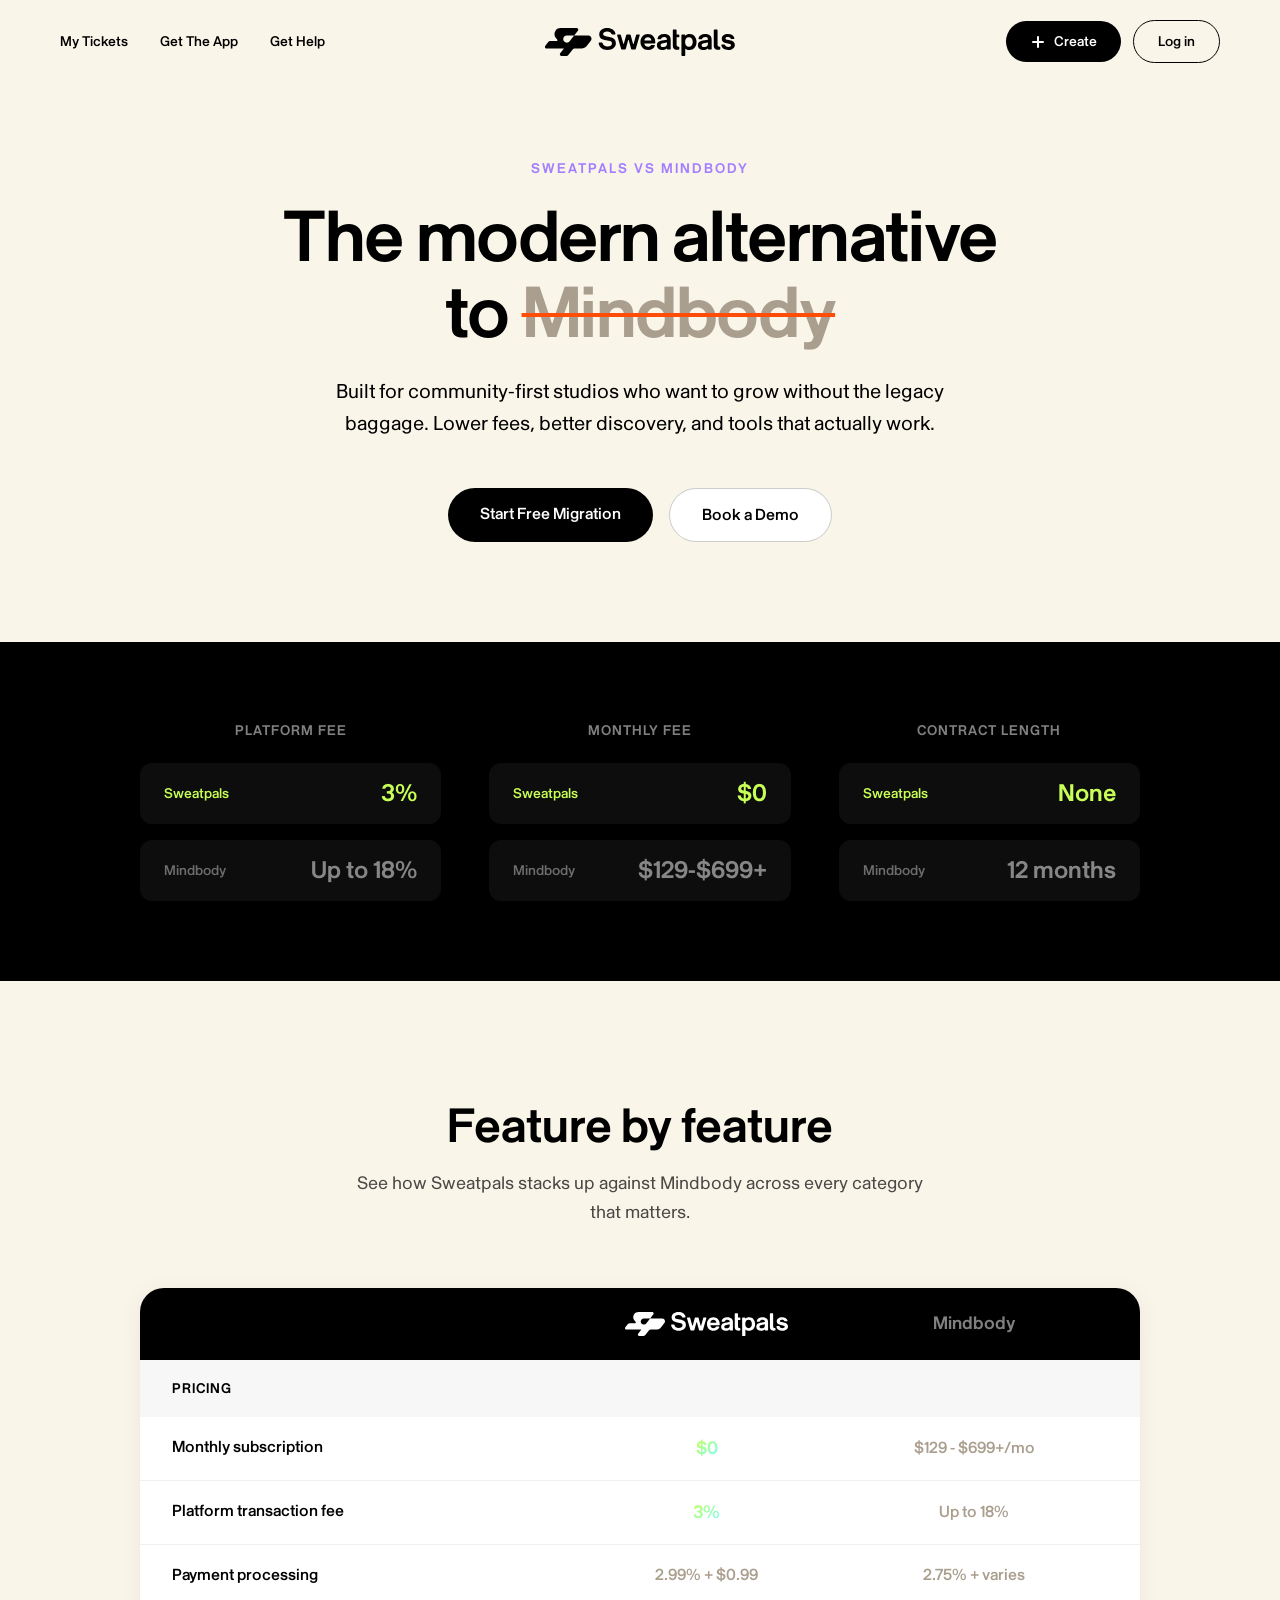
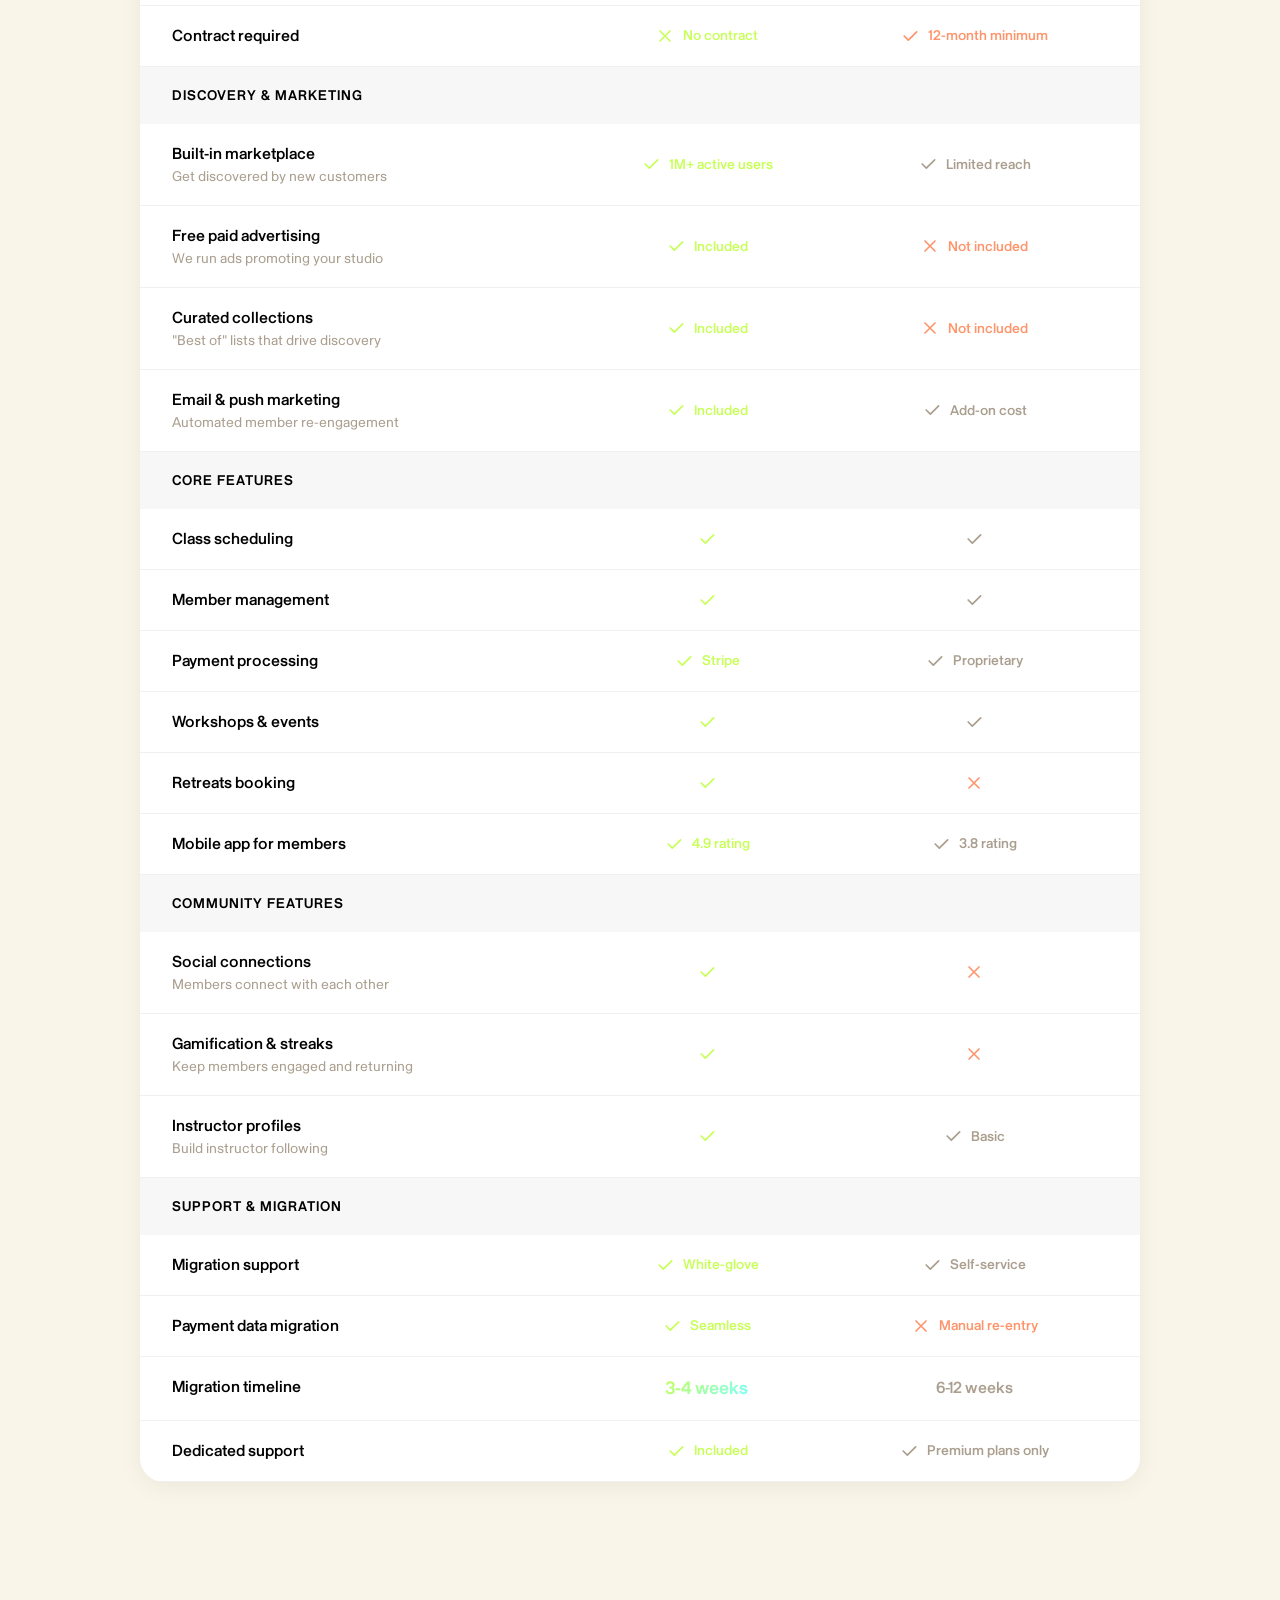
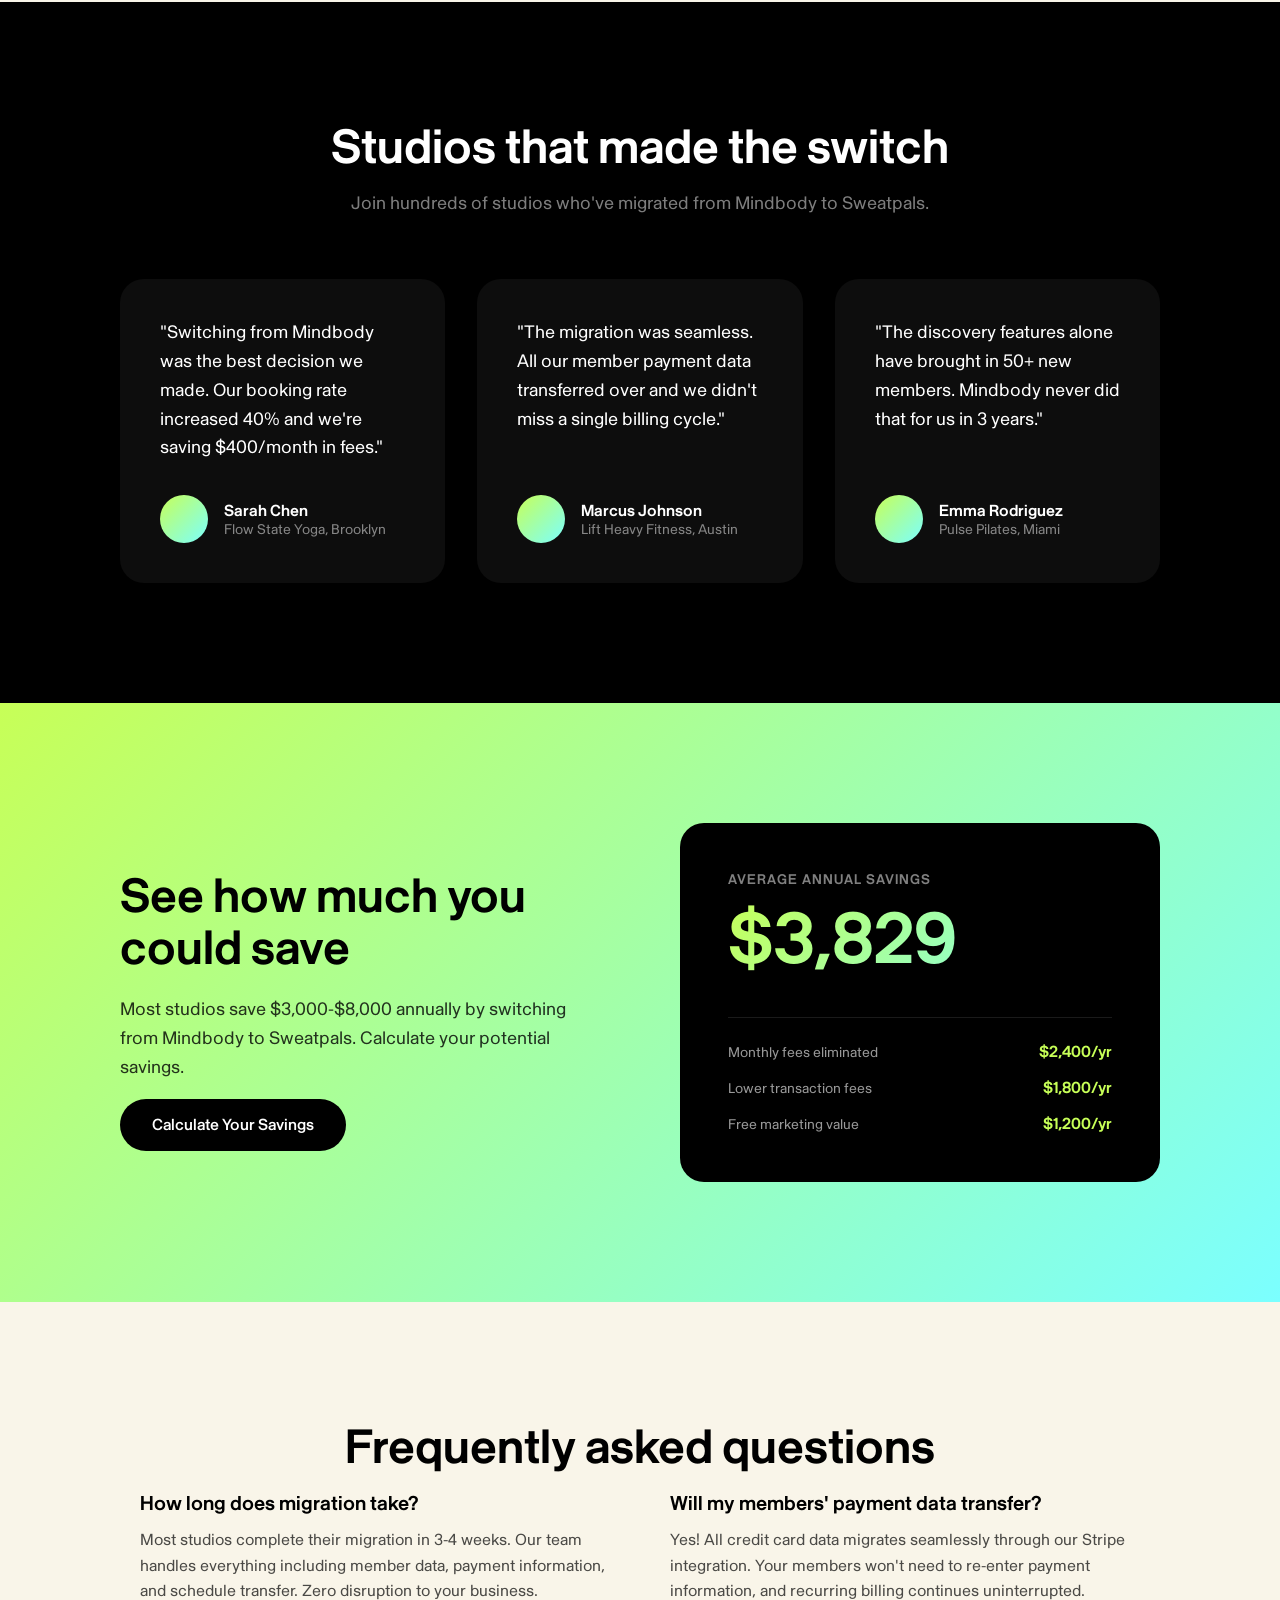
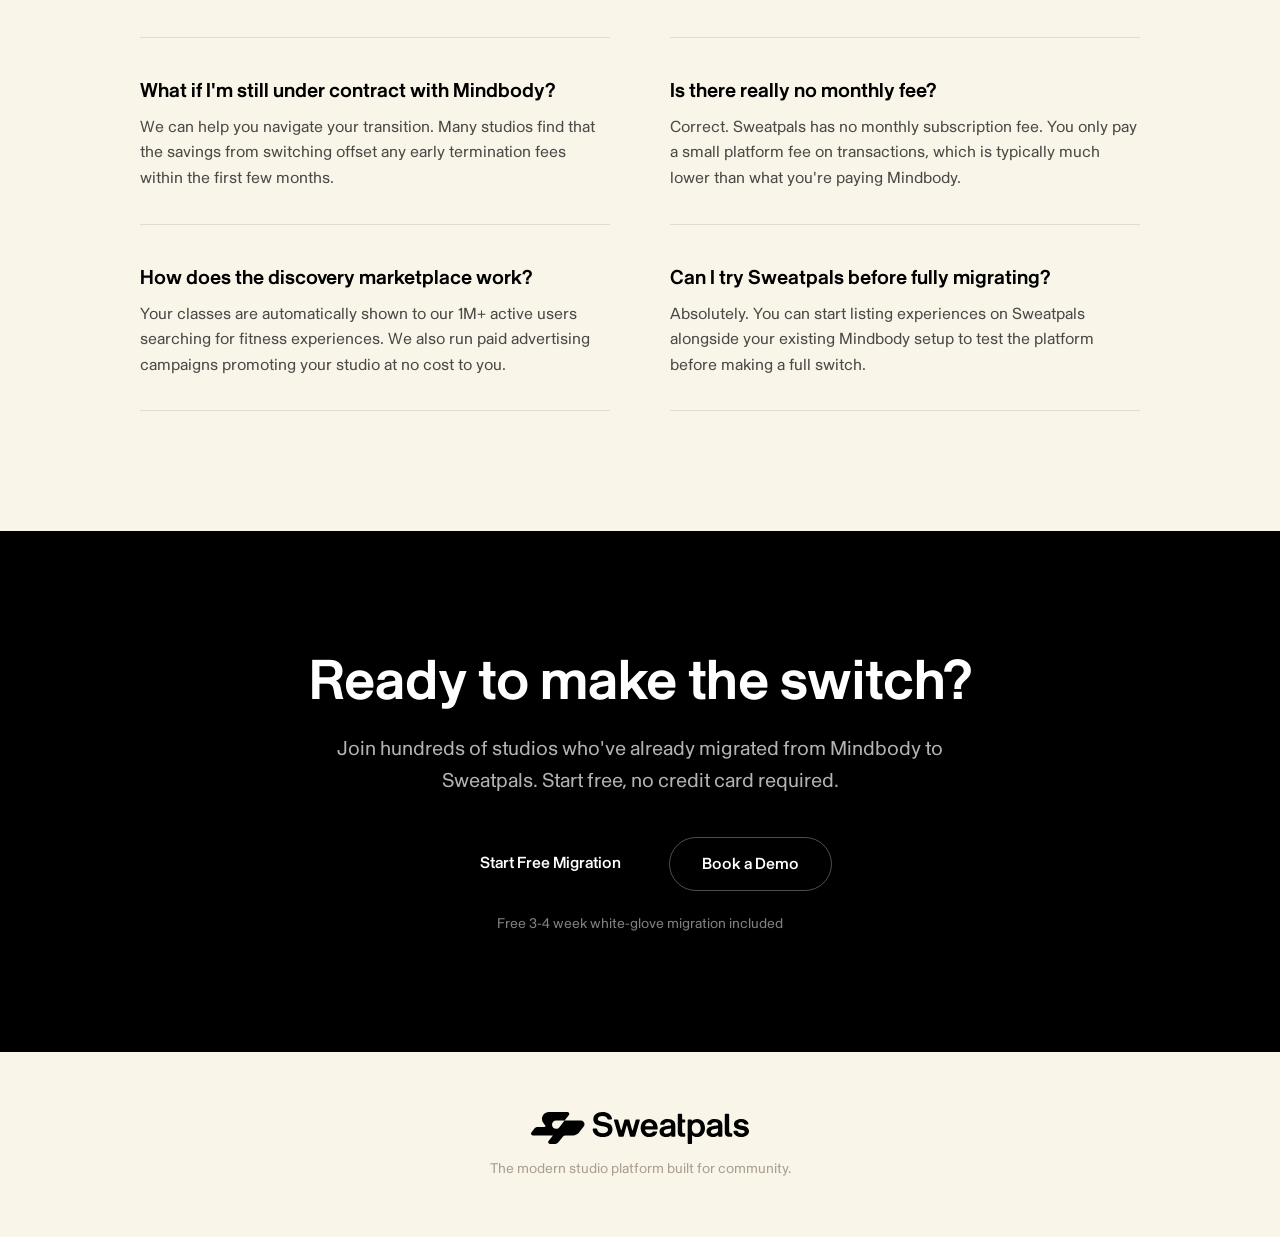
==== compare-mindbody.html @ 3bc7b262 "badge updates" ====
<!DOCTYPE html>
<html lang="en">
<head>
    <meta charset="UTF-8">
    <meta name="viewport" content="width=device-width, initial-scale=1.0">
    <title>Sweatpals vs Mindbody - Compare Studio Software</title>
    <link rel="stylesheet" href="styles.css">
    <link rel="stylesheet" href="compare.css">
</head>
<body>
    <!-- Navigation -->
    <nav class="navbar">
        <div class="nav-container">
            <div class="nav-left">
                <a href="#" class="nav-link">My Tickets</a>
                <a href="#" class="nav-link">Get The App</a>
                <a href="#" class="nav-link">Get Help</a>
            </div>
            <div class="nav-center">
                <a href="/" class="nav-logo">
                    <img src="images/Sweatpals_Primary-Logo_Black.svg" alt="Sweatpals" class="nav-logo-img">
                </a>
            </div>
            <div class="nav-right">
                <a href="#" class="nav-btn nav-btn-create">
                    <svg width="16" height="16" viewBox="0 0 16 16" fill="none" xmlns="http://www.w3.org/2000/svg">
                        <path d="M8 3V13M3 8H13" stroke="currentColor" stroke-width="2" stroke-linecap="round"/>
                    </svg>
                    Create
                </a>
                <a href="#" class="nav-btn nav-btn-login">Log in</a>
            </div>
        </div>
    </nav>

    <!-- Hero Section -->
    <section class="compare-hero">
        <div class="container">
            <p class="compare-eyebrow">SWEATPALS VS MINDBODY</p>
            <h1 class="compare-hero-title">The modern alternative<br>to <span class="highlight-strike">Mindbody</span></h1>
            <p class="compare-hero-subtitle">Built for community-first studios who want to grow without the legacy baggage. Lower fees, better discovery, and tools that actually work.</p>
            <div class="compare-hero-ctas">
                <a href="#" class="hero-btn hero-btn-primary">Start Free Migration</a>
                <a href="#" class="hero-btn hero-btn-secondary">Book a Demo</a>
            </div>
        </div>
    </section>

    <!-- Quick Stats Comparison -->
    <section class="compare-stats">
        <div class="container">
            <div class="compare-stats-grid">
                <div class="compare-stat-item">
                    <div class="compare-stat-label">Platform Fee</div>
                    <div class="compare-stat-row">
                        <div class="compare-stat-brand">
                            <span class="brand-name sweatpals">Sweatpals</span>
                            <span class="stat-value good">3%</span>
                        </div>
                        <div class="compare-stat-brand">
                            <span class="brand-name mindbody">Mindbody</span>
                            <span class="stat-value bad">Up to 18%</span>
                        </div>
                    </div>
                </div>
                <div class="compare-stat-item">
                    <div class="compare-stat-label">Monthly Fee</div>
                    <div class="compare-stat-row">
                        <div class="compare-stat-brand">
                            <span class="brand-name sweatpals">Sweatpals</span>
                            <span class="stat-value good">$0</span>
                        </div>
                        <div class="compare-stat-brand">
                            <span class="brand-name mindbody">Mindbody</span>
                            <span class="stat-value bad">$129-$699+</span>
                        </div>
                    </div>
                </div>
                <div class="compare-stat-item">
                    <div class="compare-stat-label">Contract Length</div>
                    <div class="compare-stat-row">
                        <div class="compare-stat-brand">
                            <span class="brand-name sweatpals">Sweatpals</span>
                            <span class="stat-value good">None</span>
                        </div>
                        <div class="compare-stat-brand">
                            <span class="brand-name mindbody">Mindbody</span>
                            <span class="stat-value bad">12 months</span>
                        </div>
                    </div>
                </div>
            </div>
        </div>
    </section>

    <!-- Feature Comparison Table -->
    <section class="compare-table-section">
        <div class="container">
            <h2 class="compare-section-title">Feature by feature</h2>
            <p class="compare-section-subtitle">See how Sweatpals stacks up against Mindbody across every category that matters.</p>

            <div class="compare-table">
                <div class="compare-table-header">
                    <div class="compare-col feature-col">Features</div>
                    <div class="compare-col sweatpals-col">
                        <img src="images/Sweatpals_Primary-Logo_Black.svg" alt="Sweatpals" class="table-logo">
                    </div>
                    <div class="compare-col mindbody-col">
                        <span class="mindbody-text">Mindbody</span>
                    </div>
                </div>

                <!-- Pricing Category -->
                <div class="compare-category">
                    <div class="category-header">Pricing</div>

                    <div class="compare-row">
                        <div class="compare-col feature-col">
                            <span class="feature-name">Monthly subscription</span>
                        </div>
                        <div class="compare-col sweatpals-col">
                            <span class="value-highlight">$0</span>
                        </div>
                        <div class="compare-col mindbody-col">
                            <span class="value-text">$129 - $699+/mo</span>
                        </div>
                    </div>

                    <div class="compare-row">
                        <div class="compare-col feature-col">
                            <span class="feature-name">Platform transaction fee</span>
                        </div>
                        <div class="compare-col sweatpals-col">
                            <span class="value-highlight">3%</span>
                        </div>
                        <div class="compare-col mindbody-col">
                            <span class="value-text">Up to 18%</span>
                        </div>
                    </div>

                    <div class="compare-row">
                        <div class="compare-col feature-col">
                            <span class="feature-name">Payment processing</span>
                        </div>
                        <div class="compare-col sweatpals-col">
                            <span class="value-text">2.99% + $0.99</span>
                        </div>
                        <div class="compare-col mindbody-col">
                            <span class="value-text">2.75% + varies</span>
                        </div>
                    </div>

                    <div class="compare-row">
                        <div class="compare-col feature-col">
                            <span class="feature-name">Contract required</span>
                        </div>
                        <div class="compare-col sweatpals-col">
                            <span class="check-icon good">
                                <svg width="24" height="24" viewBox="0 0 24 24" fill="none">
                                    <path d="M18 6L6 18M6 6L18 18" stroke="currentColor" stroke-width="2" stroke-linecap="round"/>
                                </svg>
                                No contract
                            </span>
                        </div>
                        <div class="compare-col mindbody-col">
                            <span class="check-icon bad">
                                <svg width="24" height="24" viewBox="0 0 24 24" fill="none">
                                    <path d="M5 12L10 17L20 7" stroke="currentColor" stroke-width="2" stroke-linecap="round" stroke-linejoin="round"/>
                                </svg>
                                12-month minimum
                            </span>
                        </div>
                    </div>
                </div>

                <!-- Discovery & Marketing Category -->
                <div class="compare-category">
                    <div class="category-header">Discovery & Marketing</div>

                    <div class="compare-row">
                        <div class="compare-col feature-col">
                            <span class="feature-name">Built-in marketplace</span>
                            <span class="feature-desc">Get discovered by new customers</span>
                        </div>
                        <div class="compare-col sweatpals-col">
                            <span class="check-icon good">
                                <svg width="24" height="24" viewBox="0 0 24 24" fill="none">
                                    <path d="M5 12L10 17L20 7" stroke="currentColor" stroke-width="2" stroke-linecap="round" stroke-linejoin="round"/>
                                </svg>
                                1M+ active users
                            </span>
                        </div>
                        <div class="compare-col mindbody-col">
                            <span class="check-icon neutral">
                                <svg width="24" height="24" viewBox="0 0 24 24" fill="none">
                                    <path d="M5 12L10 17L20 7" stroke="currentColor" stroke-width="2" stroke-linecap="round" stroke-linejoin="round"/>
                                </svg>
                                Limited reach
                            </span>
                        </div>
                    </div>

                    <div class="compare-row">
                        <div class="compare-col feature-col">
                            <span class="feature-name">Free paid advertising</span>
                            <span class="feature-desc">We run ads promoting your studio</span>
                        </div>
                        <div class="compare-col sweatpals-col">
                            <span class="check-icon good">
                                <svg width="24" height="24" viewBox="0 0 24 24" fill="none">
                                    <path d="M5 12L10 17L20 7" stroke="currentColor" stroke-width="2" stroke-linecap="round" stroke-linejoin="round"/>
                                </svg>
                                Included
                            </span>
                        </div>
                        <div class="compare-col mindbody-col">
                            <span class="check-icon bad">
                                <svg width="24" height="24" viewBox="0 0 24 24" fill="none">
                                    <path d="M18 6L6 18M6 6L18 18" stroke="currentColor" stroke-width="2" stroke-linecap="round"/>
                                </svg>
                                Not included
                            </span>
                        </div>
                    </div>

                    <div class="compare-row">
                        <div class="compare-col feature-col">
                            <span class="feature-name">Curated collections</span>
                            <span class="feature-desc">"Best of" lists that drive discovery</span>
                        </div>
                        <div class="compare-col sweatpals-col">
                            <span class="check-icon good">
                                <svg width="24" height="24" viewBox="0 0 24 24" fill="none">
                                    <path d="M5 12L10 17L20 7" stroke="currentColor" stroke-width="2" stroke-linecap="round" stroke-linejoin="round"/>
                                </svg>
                                Included
                            </span>
                        </div>
                        <div class="compare-col mindbody-col">
                            <span class="check-icon bad">
                                <svg width="24" height="24" viewBox="0 0 24 24" fill="none">
                                    <path d="M18 6L6 18M6 6L18 18" stroke="currentColor" stroke-width="2" stroke-linecap="round"/>
                                </svg>
                                Not included
                            </span>
                        </div>
                    </div>

                    <div class="compare-row">
                        <div class="compare-col feature-col">
                            <span class="feature-name">Email & push marketing</span>
                            <span class="feature-desc">Automated member re-engagement</span>
                        </div>
                        <div class="compare-col sweatpals-col">
                            <span class="check-icon good">
                                <svg width="24" height="24" viewBox="0 0 24 24" fill="none">
                                    <path d="M5 12L10 17L20 7" stroke="currentColor" stroke-width="2" stroke-linecap="round" stroke-linejoin="round"/>
                                </svg>
                                Included
                            </span>
                        </div>
                        <div class="compare-col mindbody-col">
                            <span class="check-icon neutral">
                                <svg width="24" height="24" viewBox="0 0 24 24" fill="none">
                                    <path d="M5 12L10 17L20 7" stroke="currentColor" stroke-width="2" stroke-linecap="round" stroke-linejoin="round"/>
                                </svg>
                                Add-on cost
                            </span>
                        </div>
                    </div>
                </div>

                <!-- Core Features Category -->
                <div class="compare-category">
                    <div class="category-header">Core Features</div>

                    <div class="compare-row">
                        <div class="compare-col feature-col">
                            <span class="feature-name">Class scheduling</span>
                        </div>
                        <div class="compare-col sweatpals-col">
                            <span class="check-icon good">
                                <svg width="24" height="24" viewBox="0 0 24 24" fill="none">
                                    <path d="M5 12L10 17L20 7" stroke="currentColor" stroke-width="2" stroke-linecap="round" stroke-linejoin="round"/>
                                </svg>
                            </span>
                        </div>
                        <div class="compare-col mindbody-col">
                            <span class="check-icon neutral">
                                <svg width="24" height="24" viewBox="0 0 24 24" fill="none">
                                    <path d="M5 12L10 17L20 7" stroke="currentColor" stroke-width="2" stroke-linecap="round" stroke-linejoin="round"/>
                                </svg>
                            </span>
                        </div>
                    </div>

                    <div class="compare-row">
                        <div class="compare-col feature-col">
                            <span class="feature-name">Member management</span>
                        </div>
                        <div class="compare-col sweatpals-col">
                            <span class="check-icon good">
                                <svg width="24" height="24" viewBox="0 0 24 24" fill="none">
                                    <path d="M5 12L10 17L20 7" stroke="currentColor" stroke-width="2" stroke-linecap="round" stroke-linejoin="round"/>
                                </svg>
                            </span>
                        </div>
                        <div class="compare-col mindbody-col">
                            <span class="check-icon neutral">
                                <svg width="24" height="24" viewBox="0 0 24 24" fill="none">
                                    <path d="M5 12L10 17L20 7" stroke="currentColor" stroke-width="2" stroke-linecap="round" stroke-linejoin="round"/>
                                </svg>
                            </span>
                        </div>
                    </div>

                    <div class="compare-row">
                        <div class="compare-col feature-col">
                            <span class="feature-name">Payment processing</span>
                        </div>
                        <div class="compare-col sweatpals-col">
                            <span class="check-icon good">
                                <svg width="24" height="24" viewBox="0 0 24 24" fill="none">
                                    <path d="M5 12L10 17L20 7" stroke="currentColor" stroke-width="2" stroke-linecap="round" stroke-linejoin="round"/>
                                </svg>
                                Stripe
                            </span>
                        </div>
                        <div class="compare-col mindbody-col">
                            <span class="check-icon neutral">
                                <svg width="24" height="24" viewBox="0 0 24 24" fill="none">
                                    <path d="M5 12L10 17L20 7" stroke="currentColor" stroke-width="2" stroke-linecap="round" stroke-linejoin="round"/>
                                </svg>
                                Proprietary
                            </span>
                        </div>
                    </div>

                    <div class="compare-row">
                        <div class="compare-col feature-col">
                            <span class="feature-name">Workshops & events</span>
                        </div>
                        <div class="compare-col sweatpals-col">
                            <span class="check-icon good">
                                <svg width="24" height="24" viewBox="0 0 24 24" fill="none">
                                    <path d="M5 12L10 17L20 7" stroke="currentColor" stroke-width="2" stroke-linecap="round" stroke-linejoin="round"/>
                                </svg>
                            </span>
                        </div>
                        <div class="compare-col mindbody-col">
                            <span class="check-icon neutral">
                                <svg width="24" height="24" viewBox="0 0 24 24" fill="none">
                                    <path d="M5 12L10 17L20 7" stroke="currentColor" stroke-width="2" stroke-linecap="round" stroke-linejoin="round"/>
                                </svg>
                            </span>
                        </div>
                    </div>

                    <div class="compare-row">
                        <div class="compare-col feature-col">
                            <span class="feature-name">Retreats booking</span>
                        </div>
                        <div class="compare-col sweatpals-col">
                            <span class="check-icon good">
                                <svg width="24" height="24" viewBox="0 0 24 24" fill="none">
                                    <path d="M5 12L10 17L20 7" stroke="currentColor" stroke-width="2" stroke-linecap="round" stroke-linejoin="round"/>
                                </svg>
                            </span>
                        </div>
                        <div class="compare-col mindbody-col">
                            <span class="check-icon bad">
                                <svg width="24" height="24" viewBox="0 0 24 24" fill="none">
                                    <path d="M18 6L6 18M6 6L18 18" stroke="currentColor" stroke-width="2" stroke-linecap="round"/>
                                </svg>
                            </span>
                        </div>
                    </div>

                    <div class="compare-row">
                        <div class="compare-col feature-col">
                            <span class="feature-name">Mobile app for members</span>
                        </div>
                        <div class="compare-col sweatpals-col">
                            <span class="check-icon good">
                                <svg width="24" height="24" viewBox="0 0 24 24" fill="none">
                                    <path d="M5 12L10 17L20 7" stroke="currentColor" stroke-width="2" stroke-linecap="round" stroke-linejoin="round"/>
                                </svg>
                                4.9 rating
                            </span>
                        </div>
                        <div class="compare-col mindbody-col">
                            <span class="check-icon neutral">
                                <svg width="24" height="24" viewBox="0 0 24 24" fill="none">
                                    <path d="M5 12L10 17L20 7" stroke="currentColor" stroke-width="2" stroke-linecap="round" stroke-linejoin="round"/>
                                </svg>
                                3.8 rating
                            </span>
                        </div>
                    </div>
                </div>

                <!-- Community Features Category -->
                <div class="compare-category">
                    <div class="category-header">Community Features</div>

                    <div class="compare-row">
                        <div class="compare-col feature-col">
                            <span class="feature-name">Social connections</span>
                            <span class="feature-desc">Members connect with each other</span>
                        </div>
                        <div class="compare-col sweatpals-col">
                            <span class="check-icon good">
                                <svg width="24" height="24" viewBox="0 0 24 24" fill="none">
                                    <path d="M5 12L10 17L20 7" stroke="currentColor" stroke-width="2" stroke-linecap="round" stroke-linejoin="round"/>
                                </svg>
                            </span>
                        </div>
                        <div class="compare-col mindbody-col">
                            <span class="check-icon bad">
                                <svg width="24" height="24" viewBox="0 0 24 24" fill="none">
                                    <path d="M18 6L6 18M6 6L18 18" stroke="currentColor" stroke-width="2" stroke-linecap="round"/>
                                </svg>
                            </span>
                        </div>
                    </div>

                    <div class="compare-row">
                        <div class="compare-col feature-col">
                            <span class="feature-name">Gamification & streaks</span>
                            <span class="feature-desc">Keep members engaged and returning</span>
                        </div>
                        <div class="compare-col sweatpals-col">
                            <span class="check-icon good">
                                <svg width="24" height="24" viewBox="0 0 24 24" fill="none">
                                    <path d="M5 12L10 17L20 7" stroke="currentColor" stroke-width="2" stroke-linecap="round" stroke-linejoin="round"/>
                                </svg>
                            </span>
                        </div>
                        <div class="compare-col mindbody-col">
                            <span class="check-icon bad">
                                <svg width="24" height="24" viewBox="0 0 24 24" fill="none">
                                    <path d="M18 6L6 18M6 6L18 18" stroke="currentColor" stroke-width="2" stroke-linecap="round"/>
                                </svg>
                            </span>
                        </div>
                    </div>

                    <div class="compare-row">
                        <div class="compare-col feature-col">
                            <span class="feature-name">Instructor profiles</span>
                            <span class="feature-desc">Build instructor following</span>
                        </div>
                        <div class="compare-col sweatpals-col">
                            <span class="check-icon good">
                                <svg width="24" height="24" viewBox="0 0 24 24" fill="none">
                                    <path d="M5 12L10 17L20 7" stroke="currentColor" stroke-width="2" stroke-linecap="round" stroke-linejoin="round"/>
                                </svg>
                            </span>
                        </div>
                        <div class="compare-col mindbody-col">
                            <span class="check-icon neutral">
                                <svg width="24" height="24" viewBox="0 0 24 24" fill="none">
                                    <path d="M5 12L10 17L20 7" stroke="currentColor" stroke-width="2" stroke-linecap="round" stroke-linejoin="round"/>
                                </svg>
                                Basic
                            </span>
                        </div>
                    </div>
                </div>

                <!-- Support & Migration Category -->
                <div class="compare-category">
                    <div class="category-header">Support & Migration</div>

                    <div class="compare-row">
                        <div class="compare-col feature-col">
                            <span class="feature-name">Migration support</span>
                        </div>
                        <div class="compare-col sweatpals-col">
                            <span class="check-icon good">
                                <svg width="24" height="24" viewBox="0 0 24 24" fill="none">
                                    <path d="M5 12L10 17L20 7" stroke="currentColor" stroke-width="2" stroke-linecap="round" stroke-linejoin="round"/>
                                </svg>
                                White-glove
                            </span>
                        </div>
                        <div class="compare-col mindbody-col">
                            <span class="check-icon neutral">
                                <svg width="24" height="24" viewBox="0 0 24 24" fill="none">
                                    <path d="M5 12L10 17L20 7" stroke="currentColor" stroke-width="2" stroke-linecap="round" stroke-linejoin="round"/>
                                </svg>
                                Self-service
                            </span>
                        </div>
                    </div>

                    <div class="compare-row">
                        <div class="compare-col feature-col">
                            <span class="feature-name">Payment data migration</span>
                        </div>
                        <div class="compare-col sweatpals-col">
                            <span class="check-icon good">
                                <svg width="24" height="24" viewBox="0 0 24 24" fill="none">
                                    <path d="M5 12L10 17L20 7" stroke="currentColor" stroke-width="2" stroke-linecap="round" stroke-linejoin="round"/>
                                </svg>
                                Seamless
                            </span>
                        </div>
                        <div class="compare-col mindbody-col">
                            <span class="check-icon bad">
                                <svg width="24" height="24" viewBox="0 0 24 24" fill="none">
                                    <path d="M18 6L6 18M6 6L18 18" stroke="currentColor" stroke-width="2" stroke-linecap="round"/>
                                </svg>
                                Manual re-entry
                            </span>
                        </div>
                    </div>

                    <div class="compare-row">
                        <div class="compare-col feature-col">
                            <span class="feature-name">Migration timeline</span>
                        </div>
                        <div class="compare-col sweatpals-col">
                            <span class="value-highlight">3-4 weeks</span>
                        </div>
                        <div class="compare-col mindbody-col">
                            <span class="value-text">6-12 weeks</span>
                        </div>
                    </div>

                    <div class="compare-row">
                        <div class="compare-col feature-col">
                            <span class="feature-name">Dedicated support</span>
                        </div>
                        <div class="compare-col sweatpals-col">
                            <span class="check-icon good">
                                <svg width="24" height="24" viewBox="0 0 24 24" fill="none">
                                    <path d="M5 12L10 17L20 7" stroke="currentColor" stroke-width="2" stroke-linecap="round" stroke-linejoin="round"/>
                                </svg>
                                Included
                            </span>
                        </div>
                        <div class="compare-col mindbody-col">
                            <span class="check-icon neutral">
                                <svg width="24" height="24" viewBox="0 0 24 24" fill="none">
                                    <path d="M5 12L10 17L20 7" stroke="currentColor" stroke-width="2" stroke-linecap="round" stroke-linejoin="round"/>
                                </svg>
                                Premium plans only
                            </span>
                        </div>
                    </div>
                </div>
            </div>
        </div>
    </section>

    <!-- Testimonials Section -->
    <section class="compare-testimonials">
        <div class="container">
            <h2 class="compare-section-title">Studios that made the switch</h2>
            <p class="compare-section-subtitle">Join hundreds of studios who've migrated from Mindbody to Sweatpals.</p>

            <div class="testimonials-grid">
                <div class="testimonial-card">
                    <div class="testimonial-quote">"Switching from Mindbody was the best decision we made. Our booking rate increased 40% and we're saving $400/month in fees."</div>
                    <div class="testimonial-author">
                        <div class="author-avatar"></div>
                        <div class="author-info">
                            <div class="author-name">Sarah Chen</div>
                            <div class="author-studio">Flow State Yoga, Brooklyn</div>
                        </div>
                    </div>
                </div>

                <div class="testimonial-card">
                    <div class="testimonial-quote">"The migration was seamless. All our member payment data transferred over and we didn't miss a single billing cycle."</div>
                    <div class="testimonial-author">
                        <div class="author-avatar"></div>
                        <div class="author-info">
                            <div class="author-name">Marcus Johnson</div>
                            <div class="author-studio">Lift Heavy Fitness, Austin</div>
                        </div>
                    </div>
                </div>

                <div class="testimonial-card">
                    <div class="testimonial-quote">"The discovery features alone have brought in 50+ new members. Mindbody never did that for us in 3 years."</div>
                    <div class="testimonial-author">
                        <div class="author-avatar"></div>
                        <div class="author-info">
                            <div class="author-name">Emma Rodriguez</div>
                            <div class="author-studio">Pulse Pilates, Miami</div>
                        </div>
                    </div>
                </div>
            </div>
        </div>
    </section>

    <!-- Calculator Section -->
    <section class="compare-calculator">
        <div class="container">
            <div class="calculator-content">
                <div class="calculator-left">
                    <h2 class="calculator-title">See how much you could save</h2>
                    <p class="calculator-desc">Most studios save $3,000-$8,000 annually by switching from Mindbody to Sweatpals. Calculate your potential savings.</p>
                    <a href="#" class="hero-btn hero-btn-primary">Calculate Your Savings</a>
                </div>
                <div class="calculator-right">
                    <div class="savings-preview">
                        <div class="savings-label">Average annual savings</div>
                        <div class="savings-amount">$5,400</div>
                        <div class="savings-breakdown">
                            <div class="breakdown-item">
                                <span class="breakdown-label">Monthly fees eliminated</span>
                                <span class="breakdown-value">$2,400/yr</span>
                            </div>
                            <div class="breakdown-item">
                                <span class="breakdown-label">Lower transaction fees</span>
                                <span class="breakdown-value">$1,800/yr</span>
                            </div>
                            <div class="breakdown-item">
                                <span class="breakdown-label">Free marketing value</span>
                                <span class="breakdown-value">$1,200/yr</span>
                            </div>
                        </div>
                    </div>
                </div>
            </div>
        </div>
    </section>

    <!-- FAQ Section -->
    <section class="compare-faq">
        <div class="container">
            <h2 class="compare-section-title">Frequently asked questions</h2>

            <div class="faq-grid">
                <div class="faq-item">
                    <h3 class="faq-question">How long does migration take?</h3>
                    <p class="faq-answer">Most studios complete their migration in 3-4 weeks. Our team handles everything including member data, payment information, and schedule transfer. Zero disruption to your business.</p>
                </div>

                <div class="faq-item">
                    <h3 class="faq-question">Will my members' payment data transfer?</h3>
                    <p class="faq-answer">Yes! All credit card data migrates seamlessly through our Stripe integration. Your members won't need to re-enter payment information, and recurring billing continues uninterrupted.</p>
                </div>

                <div class="faq-item">
                    <h3 class="faq-question">What if I'm still under contract with Mindbody?</h3>
                    <p class="faq-answer">We can help you navigate your transition. Many studios find that the savings from switching offset any early termination fees within the first few months.</p>
                </div>

                <div class="faq-item">
                    <h3 class="faq-question">Is there really no monthly fee?</h3>
                    <p class="faq-answer">Correct. Sweatpals has no monthly subscription fee. You only pay a small platform fee on transactions, which is typically much lower than what you're paying Mindbody.</p>
                </div>

                <div class="faq-item">
                    <h3 class="faq-question">How does the discovery marketplace work?</h3>
                    <p class="faq-answer">Your classes are automatically shown to our 1M+ active users searching for fitness experiences. We also run paid advertising campaigns promoting your studio at no cost to you.</p>
                </div>

                <div class="faq-item">
                    <h3 class="faq-question">Can I try Sweatpals before fully migrating?</h3>
                    <p class="faq-answer">Absolutely. You can start listing experiences on Sweatpals alongside your existing Mindbody setup to test the platform before making a full switch.</p>
                </div>
            </div>
        </div>
    </section>

    <!-- CTA Section -->
    <section class="compare-cta">
        <div class="container">
            <div class="cta-content">
                <h2 class="cta-title">Ready to make the switch?</h2>
                <p class="cta-subtitle">Join hundreds of studios who've already migrated from Mindbody to Sweatpals. Start free, no credit card required.</p>
                <div class="cta-buttons">
                    <a href="#" class="hero-btn hero-btn-primary">Start Free Migration</a>
                    <a href="#" class="hero-btn hero-btn-secondary-dark">Book a Demo</a>
                </div>
                <p class="cta-note">Free 3-4 week white-glove migration included</p>
            </div>
        </div>
    </section>

    <!-- Footer -->
    <footer class="compare-footer">
        <div class="container">
            <div class="footer-content">
                <img src="images/Sweatpals_Primary-Logo_Black.svg" alt="Sweatpals" class="footer-logo">
                <p class="footer-text">The modern studio platform built for community.</p>
            </div>
        </div>
    </footer>

    <script src="compare.js"></script>
</body>
</html>
---- styles.css ----
@font-face {
    font-family: 'Raw';
    src: url('RawBold.otf') format('opentype');
    font-weight: 700;
    font-style: normal;
}

@font-face {
    font-family: 'Skandia';
    src: url('SkandiaSN-Regular.otf') format('opentype');
    font-weight: 400;
    font-style: normal;
}

@font-face {
    font-family: 'Skandia';
    src: url('SkandiaSN-Book.otf') format('opentype');
    font-weight: 300;
    font-style: normal;
}

@font-face {
    font-family: 'Skandia';
    src: url('SkandiaSN-Medium.otf') format('opentype');
    font-weight: 500;
    font-style: normal;
}

@font-face {
    font-family: 'Skandia';
    src: url('SkandiaSN-Bold.otf') format('opentype');
    font-weight: 700;
    font-style: normal;
}

/* Sweatpals Brand Colors */
:root {
    /* Neutrals */
    --color-off-white: #F9F5E9;
    --color-grey-tint: #E0E0C3;
    --color-grey-reg: #AA9E8E;
    --color-fresh-white: #FFFFFF;
    --color-mat-black: #000000;

    /* Reds & Oranges */
    --color-tint-red: #F8B79D;
    --color-brm-red: #FF4D07;

    /* Yellows */
    --color-tint-yellow: #FFEE5C;
    --color-rise-yellow: #FFD904;

    /* Greens */
    --color-tint-green: #E8FF89;
    --color-grass-green: #C7FF57;

    /* Aquas & Cyans */
    --color-tint-aqua: #D2FAFF;
    --color-endorphin-aqua: #7BFFFF;

    /* Blues */
    --color-tint-blue: #C7D4FF;
    --color-tabocue-blue: #A37FFF;

    /* Violets & Purples */
    --color-tint-violet: #F4D4FF;
    --color-ultra-violet: #DK6FFF;

    /* Gradient Combinations */
    --gradient-01: radial-gradient(circle at 50% 100%, #FFD904 0%, #C7FF57 50%, #FFFFFF 100%);
    --gradient-02: radial-gradient(circle at 50% 100%, #0080FF 0%, #A37FFF 50%, #FF6B9D 100%);
    --gradient-03: radial-gradient(circle at 50% 100%, #FFD904 0%, #C7FF57 50%, #7BFFFF 100%);
    --gradient-04: radial-gradient(circle at 50% 100%, #0080FF 0%, #7BFFFF 50%, #C7FF57 100%);
    --gradient-05: radial-gradient(circle at 50% 100%, #A37FFF 0%, #7BFFFF 50%, #FFD904 100%);
    --gradient-06: radial-gradient(circle at 50% 100%, #FF4D07 0%, #A37FFF 50%, #FFD904 100%);
}

* {
    margin: 0;
    padding: 0;
    box-sizing: border-box;
}

body {
    font-family: 'Skandia', sans-serif;
    background-color: #F9F5E9;
    color: #000000;
    overflow-x: hidden;
}

/* Navigation */
.navbar {
    position: fixed;
    top: 0;
    left: 0;
    right: 0;
    z-index: 1000;
    padding: 20px 0;
}

.nav-container {
    max-width: 1440px;
    margin: 0 auto;
    padding: 0 60px;
    display: flex;
    justify-content: space-between;
    align-items: center;
}

.nav-left {
    display: flex;
    gap: 32px;
}

.nav-link {
    font-family: 'Skandia', sans-serif;
    font-size: 14px;
    font-weight: 500;
    color: #000000;
    text-decoration: none;
    transition: opacity 0.2s ease;
}

.nav-link:hover {
    opacity: 0.7;
}

.nav-center {
    position: absolute;
    left: 50%;
    transform: translateX(-50%);
}

.nav-logo {
    display: flex;
    align-items: center;
    text-decoration: none;
}

.nav-logo-img {
    height: 28px;
    width: auto;
}

.nav-right {
    display: flex;
    align-items: center;
    gap: 12px;
}

.nav-btn {
    font-family: 'Skandia', sans-serif;
    font-size: 14px;
    font-weight: 500;
    text-decoration: none;
    padding: 12px 24px;
    border-radius: 100px;
    transition: all 0.2s ease;
    display: flex;
    align-items: center;
    gap: 8px;
}

.nav-btn-create {
    background-color: #000000;
    color: #ffffff;
}

.nav-btn-create:hover {
    background-color: #333333;
}

.nav-btn-login {
    background-color: transparent;
    color: #000000;
    border: 1px solid #000000;
}

.nav-btn-login:hover {
    background-color: #000000;
    color: #ffffff;
}

/* Hero Section */
.hero-section {
    position: relative;
    min-height: 100vh;
    display: flex;
    flex-direction: column;
    align-items: center;
    padding-top: 120px;
    padding-bottom: 120px;
    overflow: hidden;
    background-color: #ffffff;
}

.hero-bg-gradient {
    position: absolute;
    left: -10%;
    right: -10%;
    top: 380px;
    bottom: 0;
    background-image: url('images/hero bg.png');
    background-size: 120% auto;
    background-position: center top;
    background-repeat: no-repeat;
    z-index: 0;
}

.hero-content {
    position: relative;
    z-index: 2;
    text-align: center;
    max-width: 900px;
    padding: 0 60px;
    margin-bottom: 60px;
}

.hero-main-title {
    font-family: 'Raw', sans-serif;
    font-size: 72px;
    font-weight: 700;
    line-height: 1.0;
    color: #000000;
    margin-bottom: 24px;
    letter-spacing: -1px;
}

.hero-main-subtitle {
    font-family: 'Skandia', sans-serif;
    font-size: 18px;
    font-weight: 400;
    line-height: 1.6;
    color: #000000;
    max-width: 800px;
    margin: 0 auto 40px;
}

.hero-buttons {
    display: flex;
    justify-content: center;
    gap: 16px;
}

.hero-btn {
    font-family: 'Skandia', sans-serif;
    font-size: 16px;
    font-weight: 500;
    text-decoration: none;
    padding: 16px 32px;
    border-radius: 100px;
    transition: all 0.2s ease;
}

.hero-btn-primary {
    background-color: #000000;
    color: #ffffff;
}

.hero-btn-primary:hover {
    background-color: #333333;
}

.hero-btn-secondary {
    background-color: #ffffff;
    color: #000000;
    border: 1px solid rgba(0, 0, 0, 0.2);
}

.hero-btn-secondary:hover {
    background-color: #f5f5f5;
}

.hero-video-container {
    position: relative;
    z-index: 1;
    width: 100%;
    max-width: 1200px;
    margin: 0 auto;
    padding: 0 60px;
    animation: videoScaleIn 1.2s cubic-bezier(0.4, 0, 0.2, 1) forwards;
}

@keyframes videoScaleIn {
    0% {
        transform: scale(0.9);
        opacity: 0;
    }
    100% {
        transform: scale(1);
        opacity: 1;
    }
}

.hero-video {
    width: 100%;
    height: auto;
    border-radius: 24px;
    box-shadow: 0 20px 60px rgba(0, 0, 0, 0.15);
}

/* Build Community Section */
.build-community-section {
    padding: 100px 0 120px;
    background-color: var(--color-mat-black);
}

.community-title {
    font-family: 'Skandia', sans-serif;
    font-size: 56px;
    font-weight: 700;
    line-height: 1.1;
    text-align: center;
    margin-bottom: 16px;
    color: #ffffff;
}

.community-title .highlight {
    color: var(--color-grass-green);
}

.community-subtitle {
    font-family: 'Skandia', sans-serif;
    font-size: 18px;
    font-weight: 400;
    color: rgba(255, 255, 255, 0.7);
    text-align: center;
    margin-bottom: 80px;
}

.community-grid {
    display: flex;
    gap: 24px;
    max-width: 1080px;
    margin: 0 auto;
}

.grid-column {
    flex: 1;
    display: flex;
    flex-direction: column;
    gap: 24px;
}

.community-card {
    position: relative;
    border-radius: 24px;
    overflow: hidden;
    cursor: pointer;
}

/* Social Connection - tall top left */
.card-social {
    height: 520px;
    background-color: var(--color-grass-green);
}

/* Instructor - shorter bottom left */
.card-instructor {
    height: 380px;
    background-color: var(--color-off-white);
}

/* Gamification - shorter top right */
.card-gamification {
    height: 380px;
    background-color: var(--color-off-white);
}

/* Events - tall bottom right */
.card-events {
    height: 520px;
    background-color: var(--color-endorphin-aqua);
}

.card-image {
    position: absolute;
    top: 0;
    left: 0;
    width: 100%;
    height: calc(100% - 100px);
    object-fit: cover;
    object-position: center top;
    transition: transform 0.6s cubic-bezier(0.4, 0, 0.2, 1);
    z-index: 1;
}

.community-card:hover .card-image {
    transform: scale(1.08);
}

.card-content {
    position: absolute;
    bottom: 0;
    left: 0;
    right: 0;
    padding: 24px 28px;
    padding-right: 90px;
    min-height: 100px;
    z-index: 2;
}

.card-social .card-content {
    background-color: var(--color-grass-green);
}

.card-events .card-content {
    background-color: var(--color-endorphin-aqua);
}

.card-gamification .card-content,
.card-instructor .card-content {
    background-color: var(--color-off-white);
}

.card-title {
    font-family: 'Skandia', sans-serif;
    font-size: 24px;
    font-weight: 700;
    line-height: 1.2;
    color: var(--color-mat-black);
    margin: 0;
}

.card-arrow {
    position: absolute;
    bottom: 24px;
    right: 28px;
    width: 44px;
    height: 44px;
    min-width: 44px;
    border-radius: 50%;
    background: transparent;
    border: 1.5px solid rgba(0, 0, 0, 0.2);
    display: flex;
    align-items: center;
    justify-content: center;
    cursor: pointer;
    transition: background 0.3s ease, border-color 0.3s ease;
    z-index: 2;
}

.card-arrow svg {
    color: var(--color-mat-black);
    width: 20px;
    height: 20px;
}

.community-card:hover .card-arrow {
    background: rgba(0, 0, 0, 0.08);
    border-color: rgba(0, 0, 0, 0.3);
}

.card-desc {
    font-family: 'Skandia', sans-serif;
    font-size: 15px;
    font-weight: 400;
    line-height: 1.5;
    color: rgba(0, 0, 0, 0.75);
    margin: 0;
    padding-right: 60px;
    max-height: 0;
    opacity: 0;
    overflow: hidden;
    transition: max-height 0.4s cubic-bezier(0.4, 0, 0.2, 1),
                opacity 0.4s cubic-bezier(0.4, 0, 0.2, 1),
                margin-top 0.4s cubic-bezier(0.4, 0, 0.2, 1);
}

.community-card:hover .card-desc {
    max-height: 100px;
    opacity: 1;
    margin-top: 12px;
}

/* Stacking Cards Section */
.stacking-cards-section {
    padding: 120px 0 200px;
    background-color: #F9F5E9;
}

.section-header {
    text-align: center;
    max-width: 900px;
    margin: 0 auto 100px;
}

.hero-title {
    font-family: 'Skandia', sans-serif;
    font-size: 64px;
    font-weight: 700;
    line-height: 1.2;
    color: #000000;
    margin-bottom: 20px;
}

.hero-title .highlight {
    color: #A37FFF;
}

.hero-subtitle {
    font-family: 'Skandia', sans-serif;
    font-size: 18px;
    font-weight: 400;
    line-height: 1.6;
    color: #000000;
}

.stacking-cards-container {
    position: relative;
    height: 400vh;
}

.stack-card {
    position: sticky;
    top: 80px;
    height: 600px;
    margin-bottom: 40px;
}

.stack-card-1 {
    z-index: 1;
}

.stack-card-2 {
    z-index: 2;
    top: 100px;
}

.stack-card-3 {
    z-index: 3;
    top: 120px;
}

.stack-card-4 {
    z-index: 4;
    top: 140px;
}

.card-content {
    height: 100%;
    border-radius: 32px;
    overflow: hidden;
    background-color: #000000;
    transition: transform 0.3s ease;
}

.split-card {
    display: grid;
    grid-template-columns: 1fr 1fr;
}

.card-left {
    padding: 60px;
    display: flex;
    flex-direction: column;
    justify-content: center;
    align-items: center;
    text-align: center;
    background-color: #000000;
    color: #ffffff;
}

.card-right {
    background: linear-gradient(180deg, #7BFFFF 0%, #C7FF57 100%);
    display: flex;
    align-items: center;
    justify-content: center;
    padding: 40px;
}

.card-phone {
    position: relative;
    width: 100%;
    height: 100%;
}

.gradient-yellow-pink {
    background: linear-gradient(180deg, #FFD904 0%, #FF6B9D 100%);
}

.gradient-yellow-pink .card-left {
    background: linear-gradient(180deg, #FFD904 0%, #FF6B9D 100%);
    color: #000000;
}

.gradient-yellow-pink .card-right {
    background: linear-gradient(180deg, #FFEE5C 0%, #F4D4FF 100%);
}

.gradient-purple-orange {
    background: linear-gradient(180deg, #A37FFF 0%, #FF4D07 100%);
}

.gradient-purple-orange .card-left {
    background: linear-gradient(180deg, #A37FFF 0%, #FF4D07 100%);
    color: #000000;
}

.gradient-purple-orange .card-right {
    background: linear-gradient(180deg, #F4D4FF 0%, #F8B79D 100%);
}

.card-feature-title {
    font-family: 'Skandia', sans-serif;
    font-size: 36px;
    font-weight: 700;
    line-height: 1.2;
    margin-bottom: 20px;
    text-transform: uppercase;
}

.card-feature-desc {
    font-family: 'Skandia', sans-serif;
    font-size: 18px;
    font-weight: 400;
    line-height: 1.6;
    max-width: 320px;
}

.phone-mockup {
    width: 100%;
    height: 100%;
    object-fit: cover;
    border-radius: 24px;
    position: relative;
    z-index: 1;
}

/* Stats Section */
.stats-section {
    padding: 100px 0;
    background-color: #000000;
    color: #ffffff;
}

.stats-title {
    font-family: 'Skandia', sans-serif;
    font-size: 48px;
    font-weight: 700;
    text-align: center;
    margin-bottom: 80px;
    color: #ffffff;
}

.stats-title .highlight-aqua {
    color: #7BFFFF;
}

.stats-grid {
    display: flex;
    justify-content: space-between;
    align-items: center;
    max-width: 1200px;
    margin: 0 auto;
}

.stat-item {
    text-align: center;
    flex: 1;
}

.stat-number {
    font-family: 'Skandia', sans-serif;
    font-size: 72px;
    font-weight: 700;
    line-height: 1;
    margin-bottom: 16px;
    color: #ffffff;
    min-height: 72px;
    display: flex;
    align-items: center;
    justify-content: center;
}

.stat-number::after {
    font-size: 48px;
    vertical-align: super;
}

.stat-label {
    font-family: 'Skandia', sans-serif;
    font-size: 16px;
    font-weight: 400;
    color: rgba(255, 255, 255, 0.8);
}

.stat-divider {
    width: 1px;
    height: 80px;
    background-color: rgba(255, 255, 255, 0.2);
    margin: 0 40px;
}

/* Tools Section */
.tools-section {
    padding: 80px 0;
    background-color: #000000;
    overflow: hidden;
}

.tools-header {
    max-width: 1440px;
    margin: 0 auto;
    padding: 0 60px;
    display: flex;
    justify-content: space-between;
    align-items: flex-start;
    margin-bottom: 40px;
}

.tools-title {
    font-family: 'Skandia', sans-serif;
    font-size: 48px;
    font-weight: 700;
    line-height: 1.2;
    color: #D4FF00;
}

.tools-arrows {
    display: flex;
    gap: 12px;
    margin-top: 8px;
}

.tools-arrow {
    width: 48px;
    height: 48px;
    border-radius: 50%;
    border: 1px solid rgba(255, 255, 255, 0.2);
    background-color: transparent;
    color: #ffffff;
    cursor: pointer;
    display: flex;
    align-items: center;
    justify-content: center;
    transition: all 0.3s ease;
}

.tools-arrow:hover {
    background-color: rgba(255, 255, 255, 0.1);
    border-color: rgba(255, 255, 255, 0.4);
}

.tools-arrow:disabled {
    opacity: 0.3;
    cursor: not-allowed;
}

.tools-scroll {
    overflow-x: auto;
    overflow-y: hidden;
    -webkit-overflow-scrolling: touch;
    scrollbar-width: none;
    -ms-overflow-style: none;
    cursor: grab;
}

.tools-scroll::-webkit-scrollbar {
    display: none;
}

.tools-cards {
    display: inline-flex;
    gap: 24px;
    padding: 20px 0;
    padding-left: max(60px, calc((100vw - 1320px) / 2));
    padding-right: 60px;
}

.tools-card {
    flex-shrink: 0;
    width: 360px;
    border-radius: 24px;
    display: flex;
    flex-direction: column;
    transition: transform 0.3s ease;
}

.tools-card:hover {
    transform: translateY(-8px);
}

.tools-card-inner {
    height: 360px;
    border-radius: 24px;
    margin-bottom: 20px;
}

.tools-card-yellow .tools-card-inner {
    background: linear-gradient(180deg, #D4FF00 0%, #F5FF9E 100%);
}

.tools-card-blue .tools-card-inner {
    background: linear-gradient(180deg, #9EF5FF 0%, #00D4FF 100%);
}

.tools-card-pink .tools-card-inner {
    background: linear-gradient(180deg, #FFB3E5 0%, #FF6B9D 100%);
}

.tools-card-title {
    font-family: 'Skandia', sans-serif;
    font-size: 24px;
    font-weight: 700;
    color: #ffffff;
}

.container {
    max-width: 1440px;
    margin: 0 auto;
    padding: 0 60px;
}

/* Migration Section - Scroll-triggered Animation */
.migration-scroll-container {
    height: 400vh;
    position: relative;
    background-color: #ffffff;
}

.migration-section-fixed {
    position: sticky;
    top: 0;
    left: 0;
    width: 100%;
    height: 100vh;
    display: flex;
    flex-direction: column;
    justify-content: center;
    align-items: center;
    background: #ffffff;
    overflow: hidden;
}

.migration-header {
    text-align: center;
    margin-bottom: 80px;
}

.migration-eyebrow {
    font-family: 'Skandia', sans-serif;
    font-size: 14px;
    font-weight: 600;
    letter-spacing: 1px;
    color: #D98BD9;
    margin-bottom: 16px;
}

.migration-title {
    font-family: 'Skandia', sans-serif;
    font-size: 56px;
    font-weight: 700;
    line-height: 1.1;
    color: #1a1a1a;
    margin-bottom: 16px;
}

.migration-subtitle {
    font-family: 'Skandia', sans-serif;
    font-size: 18px;
    font-weight: 400;
    line-height: 1.6;
    color: #666;
    max-width: 600px;
    margin: 0 auto;
}

.migration-timeline-wrapper {
    position: relative;
    width: 100%;
}

/* Full-width gradient line */
.migration-line-container {
    position: absolute;
    top: 28px;
    left: 0;
    width: 100%;
    height: 6px;
    z-index: 1;
}

.migration-progress-line {
    position: absolute;
    top: 0;
    left: 0;
    width: 0%;
    height: 100%;
    background: linear-gradient(90deg, #D946EF 0%, #EC4899 25%, #F97316 50%, #FBBF24 75%, #FDE047 100%);
    transition: width 0.1s ease-out;
}

/* Steps wrapper */
.migration-steps-wrapper {
    display: flex;
    justify-content: center;
    position: relative;
    z-index: 3;
    padding: 0 12%;
    width: 100%;
    gap: 80px;
}

/* Individual step */
.migration-step {
    max-width: 320px;
    text-align: center;
    opacity: 0;
    transform: translateY(20px);
    transition: opacity 0.5s ease, transform 0.5s ease;
}

.migration-step.active {
    opacity: 1;
    transform: translateY(0);
}

/* Step number circle */
.migration-step-circle {
    width: 56px;
    height: 56px;
    background: #e5e5e5;
    border-radius: 50%;
    display: flex;
    align-items: center;
    justify-content: center;
    font-family: 'Skandia', sans-serif;
    font-size: 20px;
    font-weight: 700;
    color: #999;
    margin: 0 auto 24px;
    transition: background 0.3s ease, color 0.3s ease;
}

.migration-step.active .migration-step-circle {
    background: #1a1a1a;
    color: #fff;
}

/* Step content */
.migration-step-title {
    font-family: 'Skandia', sans-serif;
    font-size: 22px;
    font-weight: 700;
    color: #1a1a1a;
    margin-bottom: 12px;
    line-height: 1.3;
}

.migration-step-desc {
    font-family: 'Skandia', sans-serif;
    font-size: 16px;
    color: #666;
    line-height: 1.6;
}

/* Scroll indicator */
.migration-scroll-indicator {
    position: absolute;
    bottom: 40px;
    left: 50%;
    transform: translateX(-50%);
    font-family: 'Skandia', sans-serif;
    font-size: 14px;
    color: #999;
    display: flex;
    flex-direction: column;
    align-items: center;
    gap: 8px;
    opacity: 1;
    transition: opacity 0.3s ease;
}

.migration-scroll-indicator.hidden {
    opacity: 0;
}

.migration-scroll-indicator svg {
    animation: migrationBounce 2s infinite;
}

@keyframes migrationBounce {
    0%, 20%, 50%, 80%, 100% {
        transform: translateY(0);
    }
    40% {
        transform: translateY(10px);
    }
    60% {
        transform: translateY(5px);
    }
}

/* Pricing Section */
.pricing-section {
    min-height: 100vh;
    display: flex;
    align-items: center;
    padding: 120px 60px;
    background-color: #000000;
}

.pricing-layout {
    display: grid;
    grid-template-columns: 1fr 1.2fr;
    gap: 100px;
    align-items: center;
}

/* Left Column */
.pricing-left {
    padding-right: 40px;
}

.pricing-title {
    font-family: 'Skandia', sans-serif;
    font-size: 52px;
    font-weight: 700;
    line-height: 1.1;
    color: #ffffff;
    margin-bottom: 24px;
    letter-spacing: -0.02em;
}

.pricing-subtitle {
    font-family: 'Skandia', sans-serif;
    font-size: 18px;
    font-weight: 400;
    line-height: 1.6;
    color: rgba(255, 255, 255, 0.7);
    margin-bottom: 48px;
}

.pricing-ctas {
    display: flex;
    flex-direction: column;
    gap: 8px;
    max-width: 360px;
}

.btn-primary {
    font-family: 'Skandia', sans-serif;
    font-size: 16px;
    font-weight: 600;
    padding: 20px 32px;
    border-radius: 50px;
    border: none;
    background-color: #ffffff;
    color: #000000;
    cursor: pointer;
    transition: all 0.3s ease;
}

.btn-primary:hover {
    background-color: rgba(255, 255, 255, 0.9);
    transform: translateY(-2px);
}

.btn-text {
    font-family: 'Skandia', sans-serif;
    font-size: 16px;
    font-weight: 500;
    padding: 16px 32px;
    background: transparent;
    border: none;
    color: #ffffff;
    cursor: pointer;
    transition: opacity 0.3s ease;
    text-decoration: underline;
    text-underline-offset: 4px;
}

.btn-text:hover {
    opacity: 0.7;
}

/* Right Column */
.pricing-right {
    display: flex;
    flex-direction: column;
    gap: 40px;
}

.pricing-tier {
    display: flex;
    gap: 28px;
    align-items: flex-start;
    opacity: 0;
    transform: translateY(30px);
    transition: opacity 0.7s ease-out, transform 0.7s ease-out;
}

.pricing-tier.visible {
    opacity: 1;
    transform: translateY(0);
}

.tier-icon {
    flex-shrink: 0;
    width: 72px;
    height: 72px;
    display: flex;
    align-items: center;
    justify-content: center;
}

.tier-icon img {
    width: 100%;
    height: auto;
    object-fit: contain;
}

/* Gradient text for icons */
.tier-icon-text {
    font-family: 'Skandia', sans-serif;
    font-size: 56px;
    font-weight: 700;
    background: linear-gradient(180deg, #7BFFFF 0%, #C7FF57 100%);
    -webkit-background-clip: text;
    -webkit-text-fill-color: transparent;
    background-clip: text;
    line-height: 1;
}

.tier-icon-text .symbol {
    font-size: 28px;
    vertical-align: super;
}

.tier-content {
    flex: 1;
    padding-top: 4px;
}

.tier-title {
    font-family: 'Skandia', sans-serif;
    font-size: 22px;
    font-weight: 700;
    color: #ffffff;
    margin-bottom: 8px;
}

.tier-desc {
    font-family: 'Skandia', sans-serif;
    font-size: 16px;
    font-weight: 400;
    line-height: 1.5;
    color: rgba(255, 255, 255, 0.8);
    margin-bottom: 10px;
}

.tier-comparison {
    font-family: 'Skandia', sans-serif;
    font-size: 14px;
    font-weight: 400;
    color: rgba(255, 255, 255, 0.45);
}

.pricing-footnote {
    font-family: 'Skandia', sans-serif;
    font-size: 14px;
    font-weight: 400;
    line-height: 1.6;
    color: rgba(255, 255, 255, 0.45);
    margin-top: 20px;
    padding-left: 100px;
    opacity: 0;
    transform: translateY(20px);
    transition: opacity 0.7s ease-out, transform 0.7s ease-out;
    transition-delay: 0.6s;
}

.pricing-footnote.visible {
    opacity: 1;
    transform: translateY(0);
}

/* Build Community Section - Responsive */
@media (max-width: 900px) {
    .community-title {
        font-size: 40px;
    }

    .community-grid {
        flex-direction: column;
    }

    .card-social,
    .card-instructor,
    .card-gamification,
    .card-events {
        height: 420px;
    }
}

@media (max-width: 768px) {
    .container {
        padding: 0 24px;
    }

    .stacking-cards-section {
        padding: 60px 0 100px;
    }

    .hero-title {
        font-size: 40px;
    }

    .hero-subtitle {
        font-size: 16px;
    }

    .section-header {
        margin-bottom: 60px;
    }

    .stack-card {
        height: 500px;
    }

    .split-card {
        grid-template-columns: 1fr;
    }

    .card-left {
        padding: 40px 30px;
    }

    .card-right {
        padding: 30px;
        min-height: 300px;
    }

    .card-feature-title {
        font-size: 24px;
    }

    .card-feature-desc {
        font-size: 16px;
    }

    .section-title {
        font-size: 36px;
    }

    .header-wrapper {
        flex-direction: column;
        gap: 24px;
    }

    .card {
        width: 240px;
        height: 320px;
    }

    .card-title {
        font-size: 20px;
    }

    /* Pricing responsive - 768px */
    .pricing-section {
        padding: 60px 24px;
    }

    .pricing-layout {
        grid-template-columns: 1fr;
        gap: 60px;
    }

    .pricing-left {
        padding-right: 0;
        text-align: center;
    }

    .pricing-ctas {
        margin: 0 auto;
    }

    .pricing-title {
        font-size: 36px;
    }

    .pricing-subtitle {
        font-size: 16px;
    }

    .pricing-tier {
        gap: 20px;
    }

    .tier-icon {
        width: 56px;
        height: 56px;
    }

    .tier-icon-text {
        font-size: 44px;
    }

    .tier-icon-text .symbol {
        font-size: 22px;
    }

    .tier-title {
        font-size: 20px;
    }

    .tier-desc {
        font-size: 15px;
    }

    .pricing-footnote {
        padding-left: 76px;
    }
}

/* Pricing Section - Tablet breakpoint */
@media (max-width: 1024px) {
    .pricing-section {
        padding: 80px 40px;
    }

    .pricing-layout {
        grid-template-columns: 1fr;
        gap: 60px;
    }

    .pricing-left {
        padding-right: 0;
        text-align: center;
    }

    .pricing-ctas {
        margin: 0 auto;
    }

    .pricing-title {
        font-size: 44px;
    }

    .pricing-footnote {
        padding-left: 100px;
    }
}

/* Pricing Bottom Section - Italic Title Variant */
.pricing-title-italic {
    font-style: italic;
}

/* Pricing Bottom Section - Staggered Animation */
.pricing-bottom-tier {
    opacity: 0;
    transform: translateY(40px);
    transition: opacity 0.8s cubic-bezier(0.4, 0, 0.2, 1), transform 0.8s cubic-bezier(0.4, 0, 0.2, 1);
}

.pricing-bottom-tier.visible {
    opacity: 1;
    transform: translateY(0);
}

.pricing-bottom-tier[data-tier="1"] {
    transition-delay: 0s;
}

.pricing-bottom-tier[data-tier="2"] {
    transition-delay: 0.3s;
}

.pricing-bottom-tier[data-tier="3"] {
    transition-delay: 0.6s;
}

.pricing-bottom-footnote {
    opacity: 0;
    transform: translateY(20px);
    transition: opacity 0.7s ease-out 0.9s, transform 0.7s ease-out 0.9s;
}

.pricing-bottom-footnote.visible {
    opacity: 1;
    transform: translateY(0);
}
---- compare.css ----
/* Compare Page Styles */

/* Hero Section */
.compare-hero {
    padding: 160px 60px 100px;
    background-color: var(--color-off-white);
    text-align: center;
}

.compare-eyebrow {
    font-family: 'Skandia', sans-serif;
    font-size: 14px;
    font-weight: 600;
    letter-spacing: 2px;
    color: var(--color-tabocue-blue);
    margin-bottom: 24px;
    text-transform: uppercase;
}

.compare-hero-title {
    font-family: 'Skandia', sans-serif;
    font-size: 72px;
    font-weight: 700;
    line-height: 1.05;
    color: var(--color-mat-black);
    margin-bottom: 24px;
    letter-spacing: -0.02em;
}

.highlight-strike {
    color: var(--color-grey-reg);
    text-decoration: line-through;
    text-decoration-color: var(--color-brm-red);
    text-decoration-thickness: 4px;
}

.compare-hero-subtitle {
    font-family: 'Skandia', sans-serif;
    font-size: 20px;
    font-weight: 400;
    line-height: 1.6;
    color: var(--color-mat-black);
    max-width: 640px;
    margin: 0 auto 48px;
    opacity: 0.8;
}

.compare-hero-ctas {
    display: flex;
    justify-content: center;
    gap: 16px;
}

/* Quick Stats Section */
.compare-stats {
    padding: 80px 60px;
    background-color: var(--color-mat-black);
}

.compare-stats-grid {
    display: grid;
    grid-template-columns: repeat(3, 1fr);
    gap: 48px;
    max-width: 1000px;
    margin: 0 auto;
}

.compare-stat-item {
    text-align: center;
}

.compare-stat-label {
    font-family: 'Skandia', sans-serif;
    font-size: 14px;
    font-weight: 600;
    letter-spacing: 1px;
    color: rgba(255, 255, 255, 0.5);
    text-transform: uppercase;
    margin-bottom: 24px;
}

.compare-stat-row {
    display: flex;
    flex-direction: column;
    gap: 16px;
}

.compare-stat-brand {
    display: flex;
    justify-content: space-between;
    align-items: center;
    padding: 16px 24px;
    border-radius: 12px;
    background-color: rgba(255, 255, 255, 0.05);
}

.brand-name {
    font-family: 'Skandia', sans-serif;
    font-size: 14px;
    font-weight: 500;
    color: rgba(255, 255, 255, 0.6);
}

.brand-name.sweatpals {
    color: var(--color-grass-green);
}

.brand-name.mindbody {
    color: rgba(255, 255, 255, 0.4);
}

.stat-value {
    font-family: 'Skandia', sans-serif;
    font-size: 24px;
    font-weight: 700;
}

.stat-value.good {
    color: var(--color-grass-green);
}

.stat-value.bad {
    color: rgba(255, 255, 255, 0.5);
}

/* Feature Comparison Table Section */
.compare-table-section {
    padding: 120px 60px;
    background-color: var(--color-off-white);
}

.compare-section-title {
    font-family: 'Skandia', sans-serif;
    font-size: 48px;
    font-weight: 700;
    line-height: 1.1;
    color: var(--color-mat-black);
    text-align: center;
    margin-bottom: 16px;
}

.compare-section-subtitle {
    font-family: 'Skandia', sans-serif;
    font-size: 18px;
    font-weight: 400;
    line-height: 1.6;
    color: var(--color-mat-black);
    opacity: 0.7;
    text-align: center;
    max-width: 600px;
    margin: 0 auto 60px;
}

/* Comparison Table */
.compare-table {
    max-width: 1000px;
    margin: 0 auto;
    border-radius: 24px;
    overflow: hidden;
    background-color: var(--color-fresh-white);
    box-shadow: 0 4px 24px rgba(0, 0, 0, 0.06);
}

.compare-table-header {
    display: grid;
    grid-template-columns: 1.5fr 1fr 1fr;
    padding: 24px 32px;
    background-color: var(--color-mat-black);
    position: sticky;
    top: 0;
    z-index: 10;
}

.compare-col {
    display: flex;
    align-items: center;
}

.feature-col {
    flex-direction: column;
    align-items: flex-start;
}

.sweatpals-col,
.mindbody-col {
    justify-content: center;
}

.table-logo {
    height: 24px;
    filter: brightness(0) invert(1);
}

.mindbody-text {
    font-family: 'Skandia', sans-serif;
    font-size: 18px;
    font-weight: 600;
    color: rgba(255, 255, 255, 0.5);
}

/* Category Headers */
.compare-category {
    border-bottom: 1px solid rgba(0, 0, 0, 0.06);
}

.category-header {
    font-family: 'Skandia', sans-serif;
    font-size: 14px;
    font-weight: 700;
    letter-spacing: 1px;
    text-transform: uppercase;
    color: var(--color-mat-black);
    padding: 20px 32px;
    background-color: rgba(0, 0, 0, 0.03);
}

/* Comparison Rows */
.compare-row {
    display: grid;
    grid-template-columns: 1.5fr 1fr 1fr;
    padding: 20px 32px;
    border-bottom: 1px solid rgba(0, 0, 0, 0.06);
    transition: background-color 0.2s ease;
}

.compare-row:last-child {
    border-bottom: none;
}

.compare-row:hover {
    background-color: rgba(0, 0, 0, 0.02);
}

.feature-name {
    font-family: 'Skandia', sans-serif;
    font-size: 16px;
    font-weight: 500;
    color: var(--color-mat-black);
}

.feature-desc {
    font-family: 'Skandia', sans-serif;
    font-size: 14px;
    font-weight: 400;
    color: var(--color-grey-reg);
    margin-top: 4px;
}

.value-highlight {
    font-family: 'Skandia', sans-serif;
    font-size: 18px;
    font-weight: 700;
    color: var(--color-grass-green);
    background: linear-gradient(135deg, var(--color-grass-green) 0%, var(--color-endorphin-aqua) 100%);
    -webkit-background-clip: text;
    -webkit-text-fill-color: transparent;
    background-clip: text;
}

.value-text {
    font-family: 'Skandia', sans-serif;
    font-size: 16px;
    font-weight: 500;
    color: var(--color-grey-reg);
}

.check-icon {
    display: flex;
    align-items: center;
    gap: 8px;
    font-family: 'Skandia', sans-serif;
    font-size: 14px;
    font-weight: 500;
}

.check-icon svg {
    width: 20px;
    height: 20px;
    flex-shrink: 0;
}

.check-icon.good {
    color: var(--color-grass-green);
}

.check-icon.good svg {
    color: var(--color-grass-green);
}

.check-icon.bad {
    color: var(--color-brm-red);
    opacity: 0.6;
}

.check-icon.bad svg {
    color: var(--color-brm-red);
}

.check-icon.neutral {
    color: var(--color-grey-reg);
}

.check-icon.neutral svg {
    color: var(--color-grey-reg);
}

/* Testimonials Section */
.compare-testimonials {
    padding: 120px 60px;
    background-color: var(--color-mat-black);
}

.compare-testimonials .compare-section-title {
    color: var(--color-fresh-white);
}

.compare-testimonials .compare-section-subtitle {
    color: rgba(255, 255, 255, 0.7);
}

.testimonials-grid {
    display: grid;
    grid-template-columns: repeat(3, 1fr);
    gap: 32px;
    max-width: 1200px;
    margin: 0 auto;
}

.testimonial-card {
    background-color: rgba(255, 255, 255, 0.05);
    border-radius: 24px;
    padding: 40px;
    display: flex;
    flex-direction: column;
    justify-content: space-between;
    min-height: 280px;
}

.testimonial-quote {
    font-family: 'Skandia', sans-serif;
    font-size: 18px;
    font-weight: 400;
    line-height: 1.6;
    color: var(--color-fresh-white);
    margin-bottom: 32px;
}

.testimonial-author {
    display: flex;
    align-items: center;
    gap: 16px;
}

.author-avatar {
    width: 48px;
    height: 48px;
    border-radius: 50%;
    background: linear-gradient(135deg, var(--color-grass-green) 0%, var(--color-endorphin-aqua) 100%);
}

.author-info {
    display: flex;
    flex-direction: column;
}

.author-name {
    font-family: 'Skandia', sans-serif;
    font-size: 16px;
    font-weight: 600;
    color: var(--color-fresh-white);
}

.author-studio {
    font-family: 'Skandia', sans-serif;
    font-size: 14px;
    font-weight: 400;
    color: rgba(255, 255, 255, 0.5);
}

/* Calculator Section */
.compare-calculator {
    padding: 120px 60px;
    background: linear-gradient(135deg, var(--color-grass-green) 0%, var(--color-endorphin-aqua) 100%);
}

.calculator-content {
    display: grid;
    grid-template-columns: 1fr 1fr;
    gap: 80px;
    max-width: 1100px;
    margin: 0 auto;
    align-items: center;
}

.calculator-title {
    font-family: 'Skandia', sans-serif;
    font-size: 48px;
    font-weight: 700;
    line-height: 1.1;
    color: var(--color-mat-black);
    margin-bottom: 20px;
}

.calculator-desc {
    font-family: 'Skandia', sans-serif;
    font-size: 18px;
    font-weight: 400;
    line-height: 1.6;
    color: var(--color-mat-black);
    opacity: 0.8;
    margin-bottom: 32px;
}

.savings-preview {
    background-color: var(--color-mat-black);
    border-radius: 24px;
    padding: 48px;
}

.savings-label {
    font-family: 'Skandia', sans-serif;
    font-size: 14px;
    font-weight: 600;
    letter-spacing: 1px;
    text-transform: uppercase;
    color: rgba(255, 255, 255, 0.5);
    margin-bottom: 8px;
}

.savings-amount {
    font-family: 'Skandia', sans-serif;
    font-size: 72px;
    font-weight: 700;
    background: linear-gradient(135deg, var(--color-grass-green) 0%, var(--color-endorphin-aqua) 100%);
    -webkit-background-clip: text;
    -webkit-text-fill-color: transparent;
    background-clip: text;
    margin-bottom: 32px;
}

.savings-breakdown {
    display: flex;
    flex-direction: column;
    gap: 16px;
    padding-top: 24px;
    border-top: 1px solid rgba(255, 255, 255, 0.1);
}

.breakdown-item {
    display: flex;
    justify-content: space-between;
    align-items: center;
}

.breakdown-label {
    font-family: 'Skandia', sans-serif;
    font-size: 14px;
    font-weight: 400;
    color: rgba(255, 255, 255, 0.6);
}

.breakdown-value {
    font-family: 'Skandia', sans-serif;
    font-size: 16px;
    font-weight: 600;
    color: var(--color-grass-green);
}

/* FAQ Section */
.compare-faq {
    padding: 120px 60px;
    background-color: var(--color-off-white);
}

.faq-grid {
    display: grid;
    grid-template-columns: repeat(2, 1fr);
    gap: 40px 60px;
    max-width: 1000px;
    margin: 0 auto;
}

.faq-item {
    padding-bottom: 32px;
    border-bottom: 1px solid rgba(0, 0, 0, 0.1);
}

.faq-question {
    font-family: 'Skandia', sans-serif;
    font-size: 20px;
    font-weight: 600;
    color: var(--color-mat-black);
    margin-bottom: 12px;
}

.faq-answer {
    font-family: 'Skandia', sans-serif;
    font-size: 16px;
    font-weight: 400;
    line-height: 1.6;
    color: var(--color-mat-black);
    opacity: 0.7;
}

/* CTA Section */
.compare-cta {
    padding: 120px 60px;
    background-color: var(--color-mat-black);
    text-align: center;
}

.cta-content {
    max-width: 700px;
    margin: 0 auto;
}

.cta-title {
    font-family: 'Skandia', sans-serif;
    font-size: 56px;
    font-weight: 700;
    line-height: 1.1;
    color: var(--color-fresh-white);
    margin-bottom: 20px;
}

.cta-subtitle {
    font-family: 'Skandia', sans-serif;
    font-size: 20px;
    font-weight: 400;
    line-height: 1.6;
    color: rgba(255, 255, 255, 0.7);
    margin-bottom: 40px;
}

.cta-buttons {
    display: flex;
    justify-content: center;
    gap: 16px;
    margin-bottom: 24px;
}

.hero-btn-secondary-dark {
    background-color: transparent;
    color: var(--color-fresh-white);
    border: 1px solid rgba(255, 255, 255, 0.3);
}

.hero-btn-secondary-dark:hover {
    background-color: rgba(255, 255, 255, 0.1);
    border-color: rgba(255, 255, 255, 0.5);
}

.cta-note {
    font-family: 'Skandia', sans-serif;
    font-size: 14px;
    font-weight: 400;
    color: rgba(255, 255, 255, 0.5);
}

/* Footer */
.compare-footer {
    padding: 60px;
    background-color: var(--color-off-white);
    text-align: center;
}

.footer-content {
    display: flex;
    flex-direction: column;
    align-items: center;
    gap: 16px;
}

.footer-logo {
    height: 32px;
}

.footer-text {
    font-family: 'Skandia', sans-serif;
    font-size: 14px;
    font-weight: 400;
    color: var(--color-grey-reg);
}

/* Responsive Styles */
@media (max-width: 1024px) {
    .compare-hero-title {
        font-size: 56px;
    }

    .compare-stats-grid {
        grid-template-columns: 1fr;
        gap: 40px;
        max-width: 400px;
    }

    .compare-table-header,
    .compare-row {
        grid-template-columns: 1.2fr 1fr 1fr;
    }

    .testimonials-grid {
        grid-template-columns: 1fr;
        max-width: 500px;
    }

    .calculator-content {
        grid-template-columns: 1fr;
        gap: 48px;
    }

    .faq-grid {
        grid-template-columns: 1fr;
    }
}

@media (max-width: 768px) {
    .compare-hero {
        padding: 140px 24px 80px;
    }

    .compare-hero-title {
        font-size: 40px;
    }

    .compare-hero-subtitle {
        font-size: 18px;
    }

    .compare-hero-ctas {
        flex-direction: column;
        align-items: center;
    }

    .compare-stats {
        padding: 60px 24px;
    }

    .compare-table-section {
        padding: 80px 24px;
    }

    .compare-section-title {
        font-size: 36px;
    }

    .compare-table {
        border-radius: 16px;
    }

    .compare-table-header {
        display: none;
    }

    .compare-row {
        grid-template-columns: 1fr;
        gap: 16px;
        padding: 20px 24px;
    }

    .compare-col {
        justify-content: flex-start;
    }

    .sweatpals-col::before {
        content: 'Sweatpals: ';
        font-weight: 600;
        color: var(--color-grass-green);
    }

    .mindbody-col::before {
        content: 'Mindbody: ';
        font-weight: 600;
        color: var(--color-grey-reg);
    }

    .compare-testimonials {
        padding: 80px 24px;
    }

    .compare-calculator {
        padding: 80px 24px;
    }

    .calculator-title {
        font-size: 36px;
    }

    .savings-amount {
        font-size: 56px;
    }

    .compare-faq {
        padding: 80px 24px;
    }

    .compare-cta {
        padding: 80px 24px;
    }

    .cta-title {
        font-size: 40px;
    }

    .cta-buttons {
        flex-direction: column;
        align-items: center;
    }

    .compare-footer {
        padding: 40px 24px;
    }
}

/* Animations */
@keyframes fadeInUp {
    from {
        opacity: 0;
        transform: translateY(30px);
    }
    to {
        opacity: 1;
        transform: translateY(0);
    }
}

.compare-hero-title,
.compare-hero-subtitle,
.compare-hero-ctas {
    animation: fadeInUp 0.8s ease-out forwards;
}

.compare-hero-subtitle {
    animation-delay: 0.1s;
}

.compare-hero-ctas {
    animation-delay: 0.2s;
}

/* Scroll animations */
.compare-stat-item,
.compare-category,
.testimonial-card,
.faq-item {
    opacity: 0;
    transform: translateY(30px);
    transition: opacity 0.6s ease-out, transform 0.6s ease-out;
}

.compare-stat-item.visible,
.compare-category.visible,
.testimonial-card.visible,
.faq-item.visible {
    opacity: 1;
    transform: translateY(0);
}
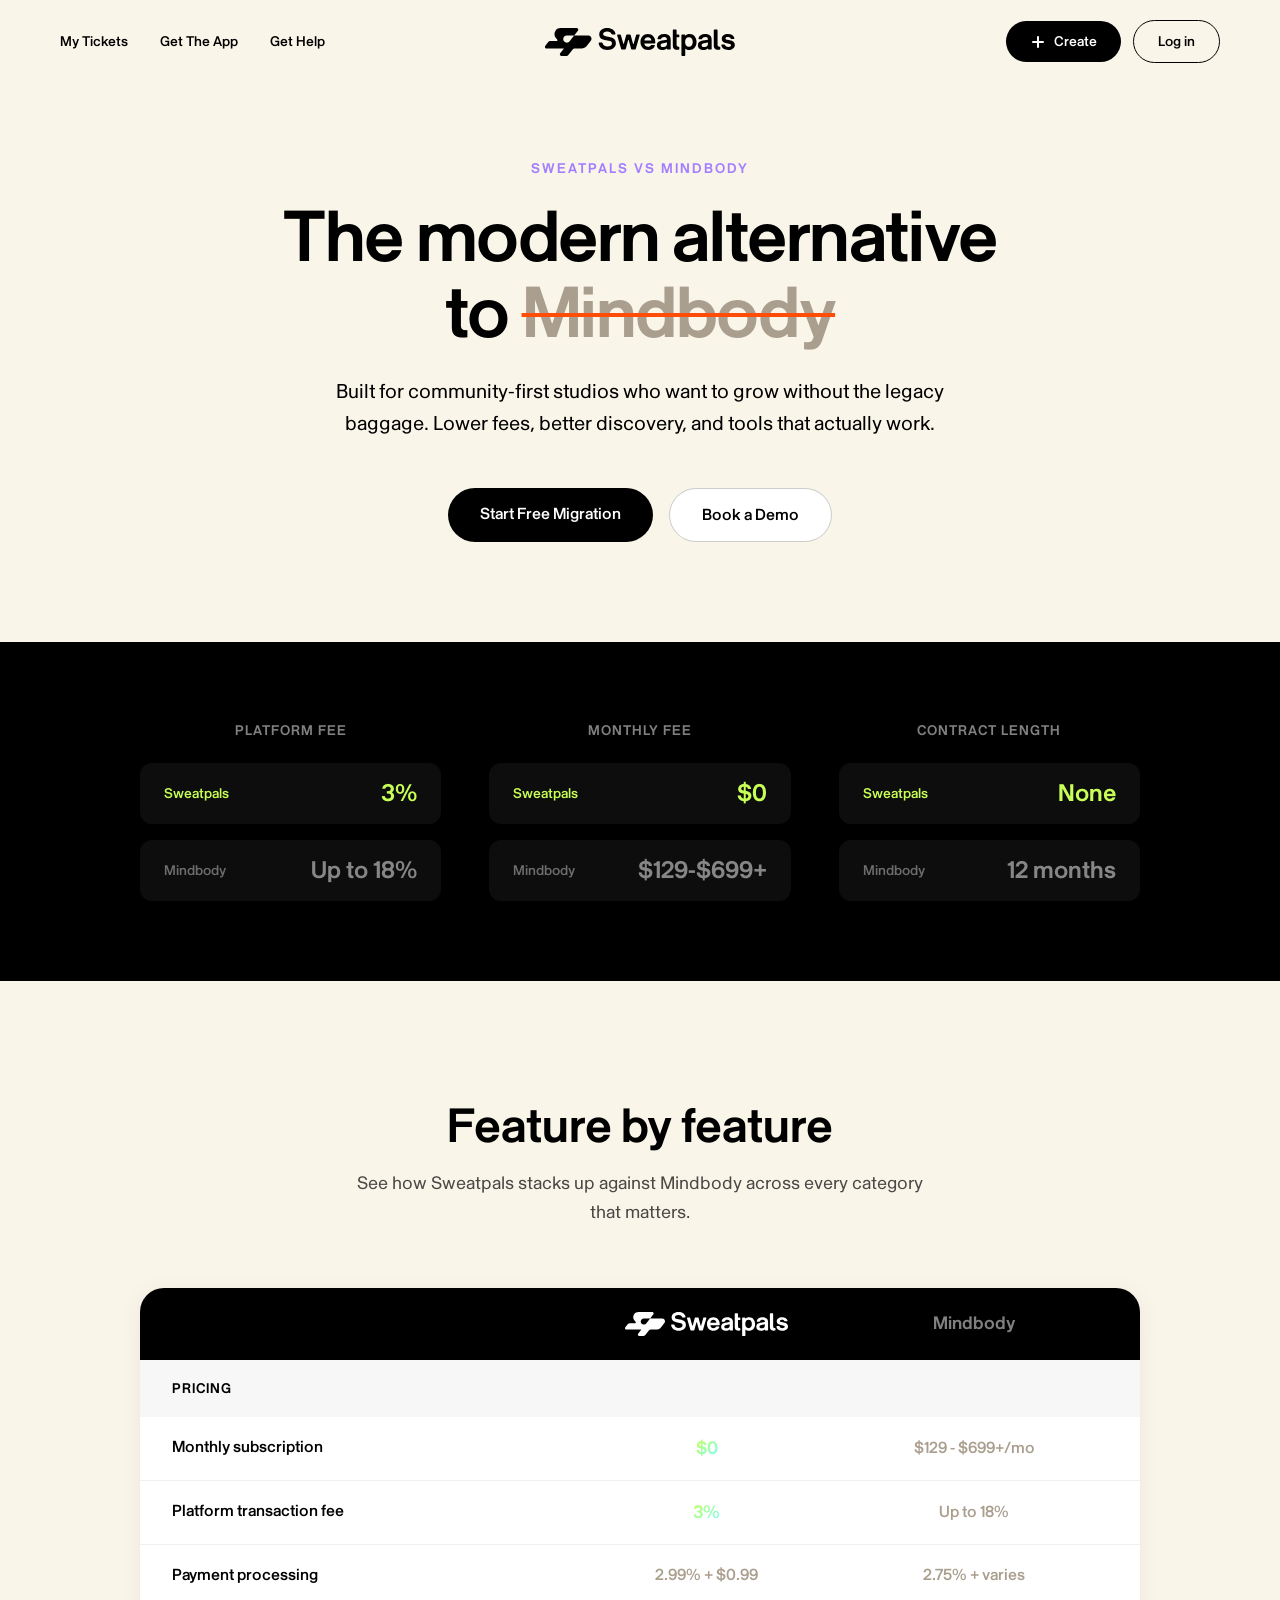
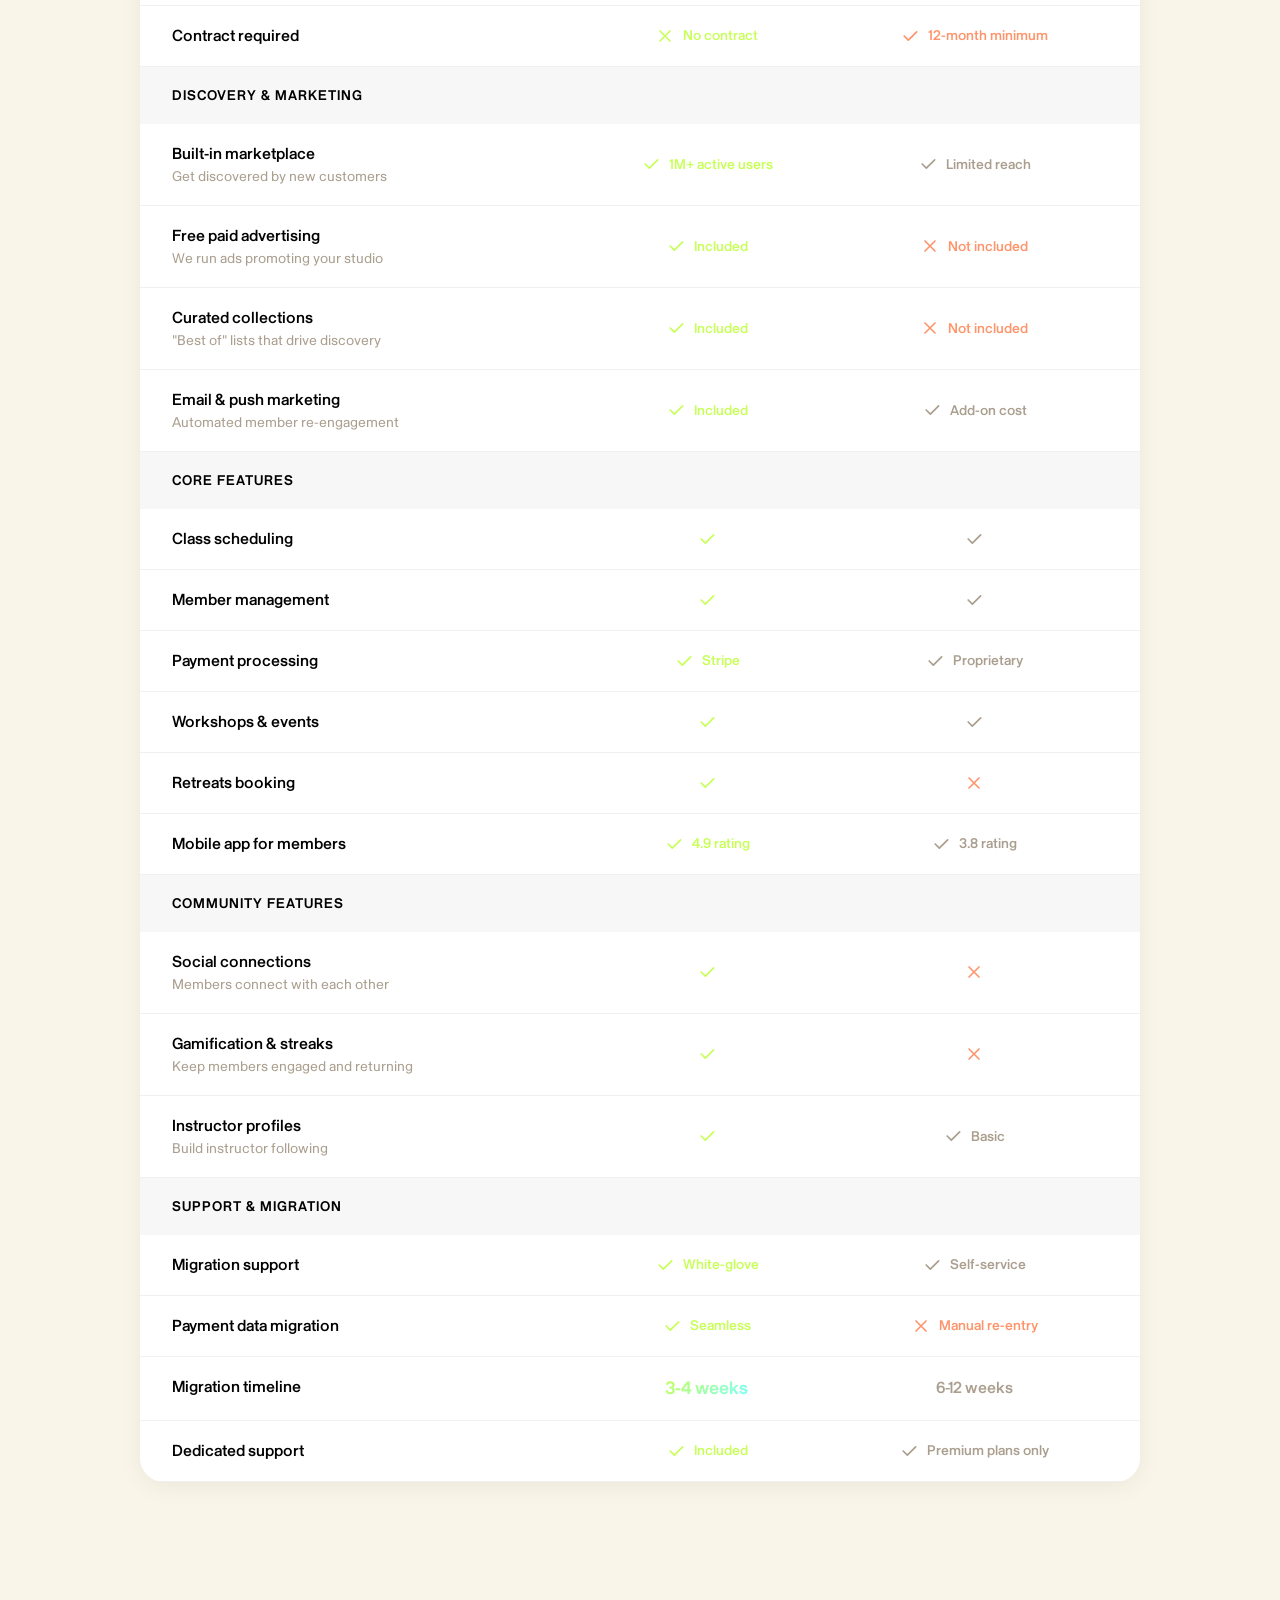
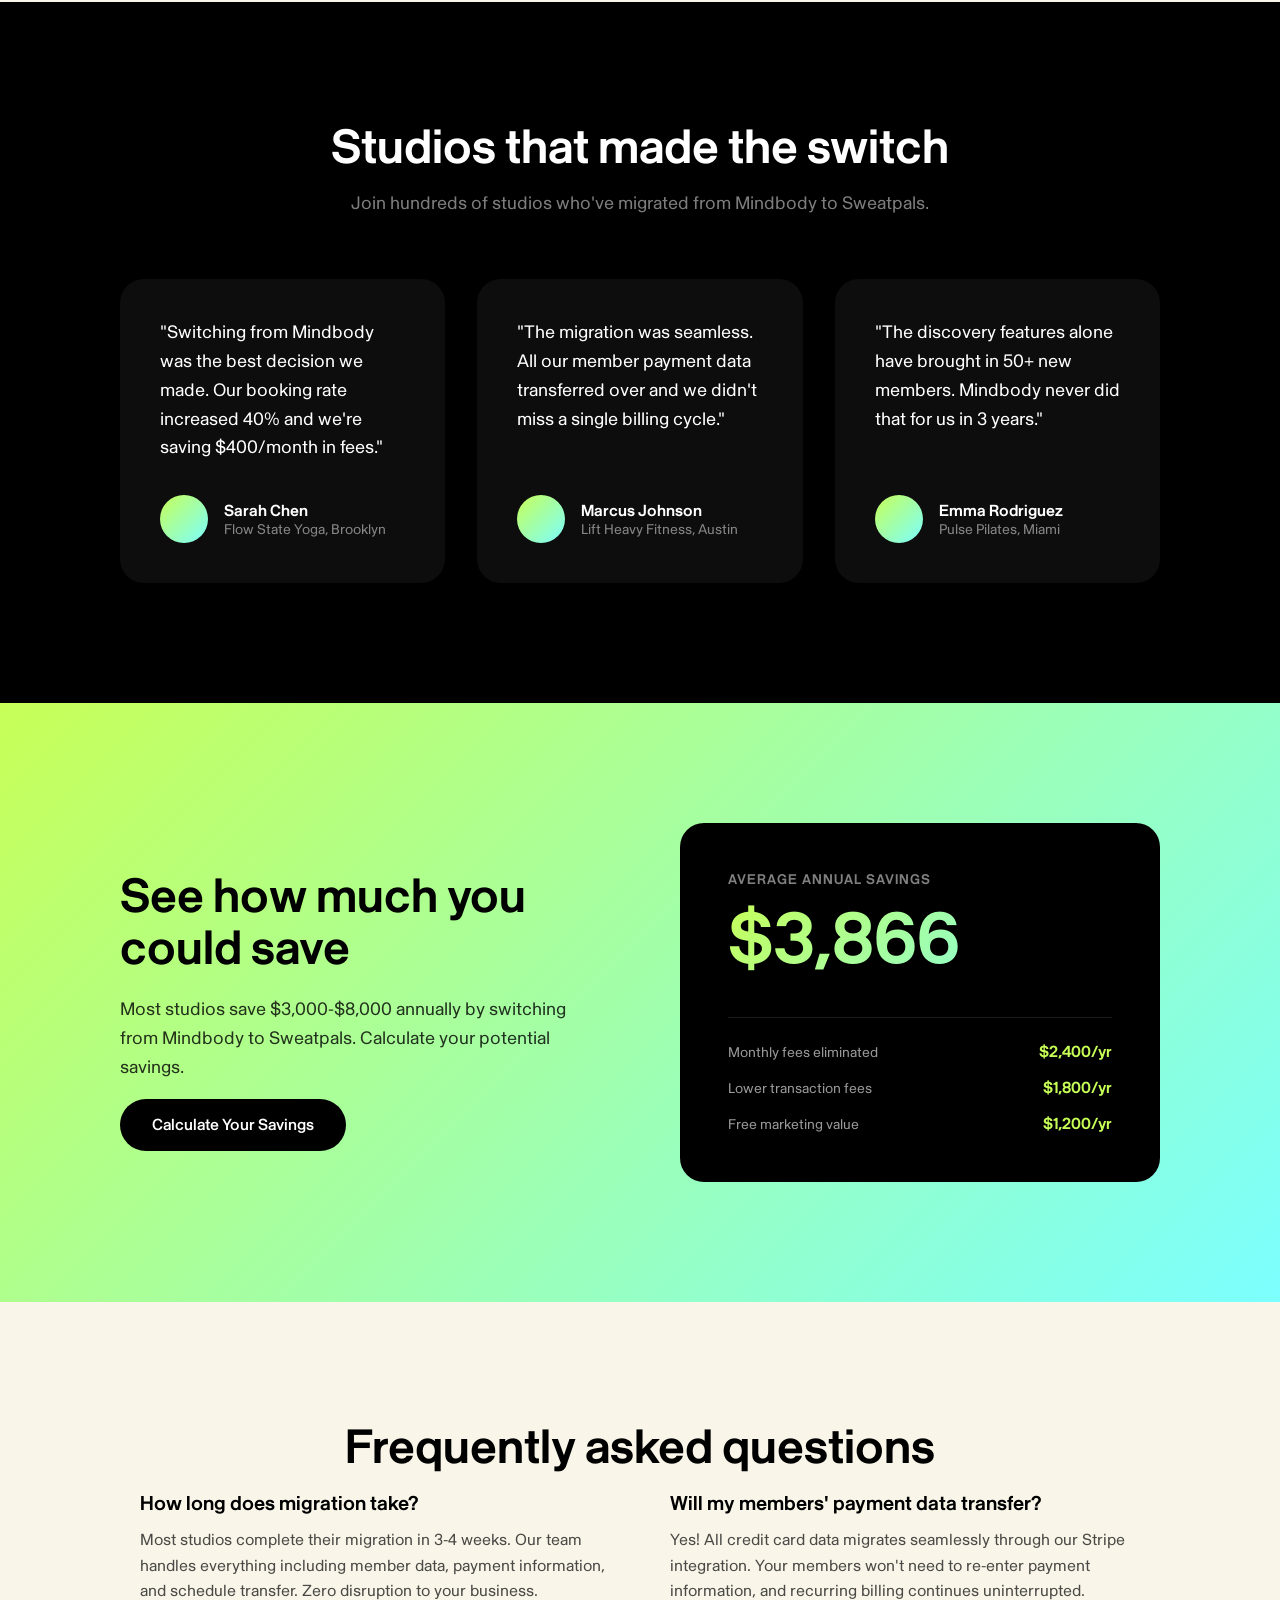
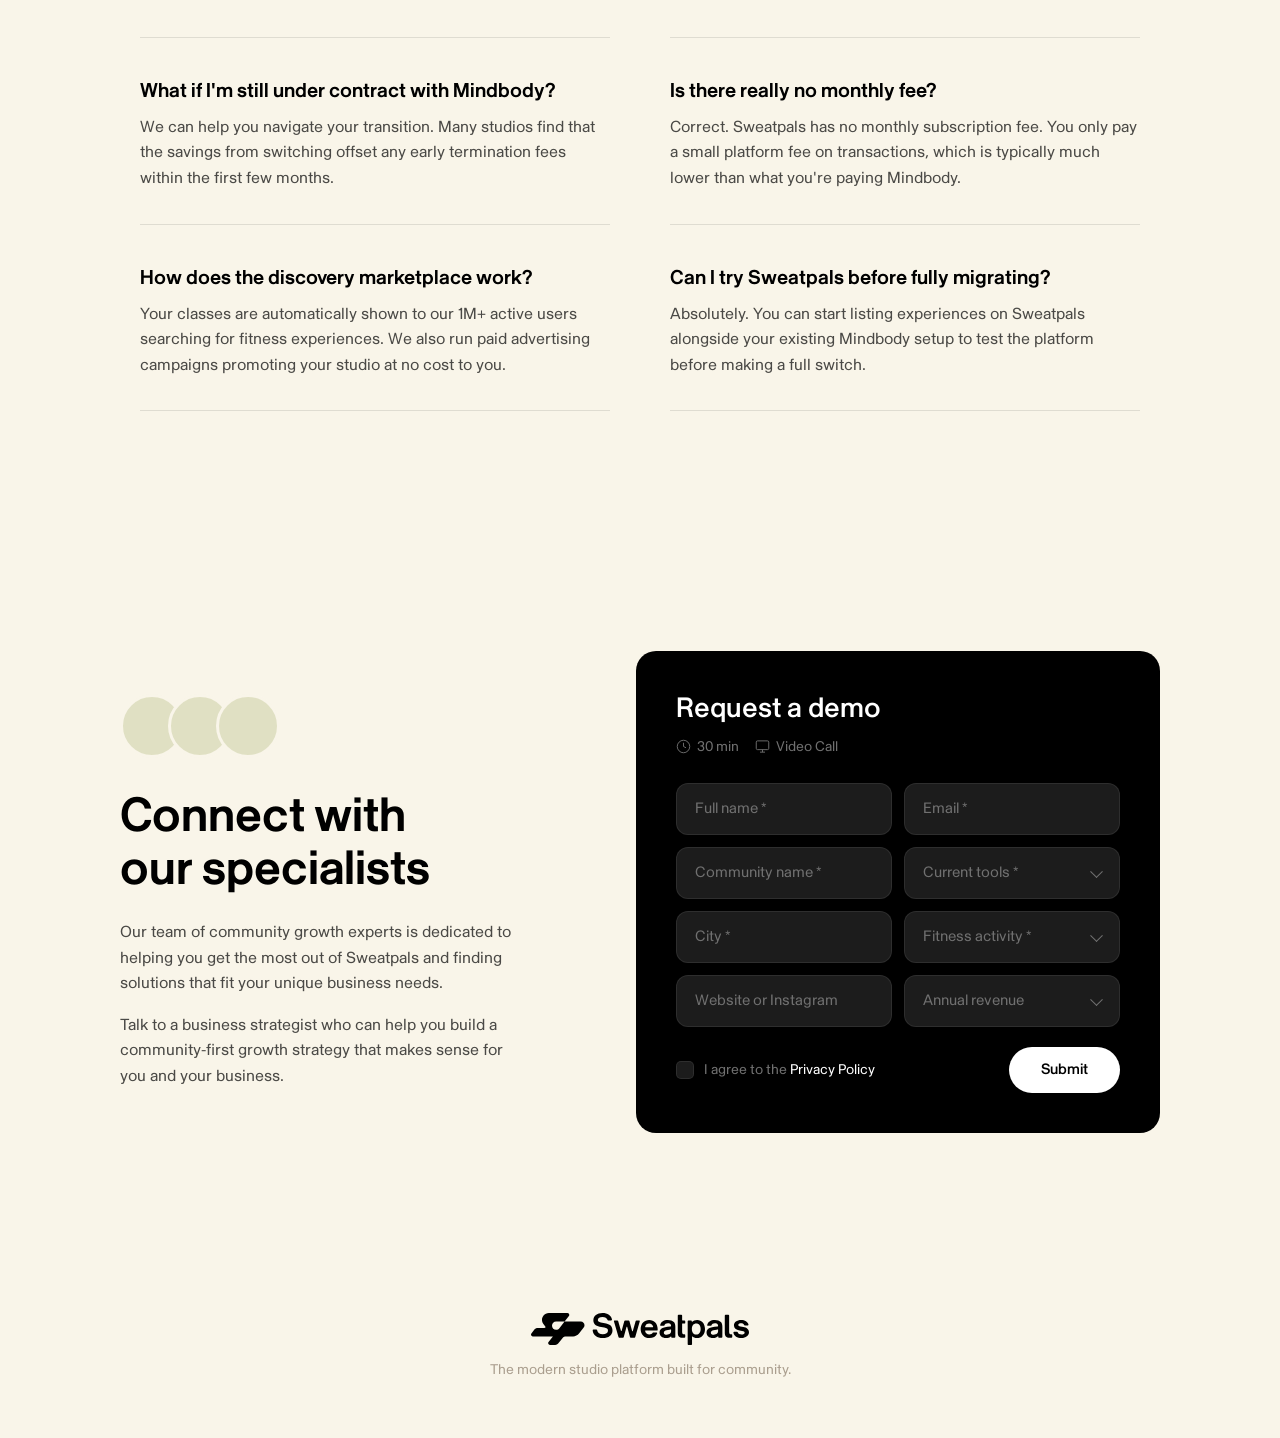
==== commit e8585f50: "“edit”" ====
--- a/compare-mindbody.html
+++ b/compare-mindbody.html
@@ -669,17 +669,131 @@
         </div>
     </section>
 
-    <!-- CTA Section -->
-    <section class="compare-cta">
+    <!-- Contact Form Section -->
+    <section class="contact-form-section">
         <div class="container">
-            <div class="cta-content">
-                <h2 class="cta-title">Ready to make the switch?</h2>
-                <p class="cta-subtitle">Join hundreds of studios who've already migrated from Mindbody to Sweatpals. Start free, no credit card required.</p>
-                <div class="cta-buttons">
-                    <a href="#" class="hero-btn hero-btn-primary">Start Free Migration</a>
-                    <a href="#" class="hero-btn hero-btn-secondary-dark">Book a Demo</a>
-                </div>
-                <p class="cta-note">Free 3-4 week white-glove migration included</p>
+            <div class="contact-form-layout">
+                <!-- Left Column - Info -->
+                <div class="contact-form-left">
+                    <div class="specialist-avatars">
+                        <div class="avatar"></div>
+                        <div class="avatar"></div>
+                        <div class="avatar"></div>
+                    </div>
+                    <h2 class="contact-form-title">Connect with<br>our specialists</h2>
+                    <p class="contact-form-desc">Our team of community growth experts is dedicated to helping you get the most out of Sweatpals and finding solutions that fit your unique business needs.</p>
+                    <p class="contact-form-desc">Talk to a business strategist who can help you build a community-first growth strategy that makes sense for you and your business.</p>
+                </div>
+
+                <!-- Right Column - Form Card -->
+                <div class="contact-form-right">
+                    <div class="demo-form-card">
+                        <div class="demo-form-header">
+                            <h3 class="demo-form-title">Request a demo</h3>
+                            <div class="demo-form-badge">
+                                <span class="badge-item">
+                                    <svg width="15" height="15" viewBox="0 0 24 24" fill="none" stroke="currentColor" stroke-width="1.5"><circle cx="12" cy="12" r="10"/><polyline points="12 6 12 12 16 14"/></svg>
+                                    30 min
+                                </span>
+                                <span class="badge-item">
+                                    <svg width="15" height="15" viewBox="0 0 24 24" fill="none" stroke="currentColor" stroke-width="1.5"><rect x="2" y="3" width="20" height="14" rx="2"/><line x1="8" y1="21" x2="16" y2="21"/><line x1="12" y1="17" x2="12" y2="21"/></svg>
+                                    Video Call
+                                </span>
+                            </div>
+                        </div>
+
+                        <form class="demo-form">
+                            <div class="demo-form-grid">
+                                <div class="form-group">
+                                    <input type="text" placeholder="Full name *" required>
+                                </div>
+                                <div class="form-group">
+                                    <input type="email" placeholder="Email *" required>
+                                </div>
+                                <div class="form-group">
+                                    <input type="text" placeholder="Community name *" required>
+                                </div>
+                                <div class="form-group custom-select" data-required="true">
+                                    <select name="tools" required>
+                                        <option value="" disabled selected>Current tools *</option>
+                                        <option value="mindbody">Mindbody</option>
+                                        <option value="glofox">Glofox</option>
+                                        <option value="classpass">Classpass</option>
+                                        <option value="circle">Circle</option>
+                                        <option value="other">Other</option>
+                                        <option value="none">None</option>
+                                    </select>
+                                    <div class="custom-select-trigger">Current tools *</div>
+                                    <div class="custom-select-dropdown">
+                                        <div class="custom-select-option" data-value="mindbody">Mindbody</div>
+                                        <div class="custom-select-option" data-value="glofox">Glofox</div>
+                                        <div class="custom-select-option" data-value="classpass">Classpass</div>
+                                        <div class="custom-select-option" data-value="circle">Circle</div>
+                                        <div class="custom-select-option" data-value="other">Other</div>
+                                        <div class="custom-select-option" data-value="none">None</div>
+                                    </div>
+                                </div>
+                                <div class="form-group">
+                                    <input type="text" placeholder="City *" required>
+                                </div>
+                                <div class="form-group custom-select" data-required="true">
+                                    <select name="activity" required>
+                                        <option value="" disabled selected>Fitness activity *</option>
+                                        <option value="yoga">Yoga</option>
+                                        <option value="pilates">Pilates</option>
+                                        <option value="hiit">HIIT</option>
+                                        <option value="cycling">Cycling</option>
+                                        <option value="crossfit">CrossFit</option>
+                                        <option value="dance">Dance</option>
+                                        <option value="other">Other</option>
+                                    </select>
+                                    <div class="custom-select-trigger">Fitness activity *</div>
+                                    <div class="custom-select-dropdown">
+                                        <div class="custom-select-option" data-value="yoga">Yoga</div>
+                                        <div class="custom-select-option" data-value="pilates">Pilates</div>
+                                        <div class="custom-select-option" data-value="hiit">HIIT</div>
+                                        <div class="custom-select-option" data-value="cycling">Cycling</div>
+                                        <div class="custom-select-option" data-value="crossfit">CrossFit</div>
+                                        <div class="custom-select-option" data-value="dance">Dance</div>
+                                        <div class="custom-select-option" data-value="other">Other</div>
+                                    </div>
+                                </div>
+                                <div class="form-group">
+                                    <input type="text" placeholder="Website or Instagram">
+                                </div>
+                                <div class="form-group custom-select">
+                                    <select name="revenue">
+                                        <option value="" disabled selected>Annual revenue</option>
+                                        <option value="0-30k">$0 - $30,000</option>
+                                        <option value="30k-100k">$30,000 - $100,000</option>
+                                        <option value="100k-500k">$100,000 - $500,000</option>
+                                        <option value="500k+">$500,000+</option>
+                                    </select>
+                                    <div class="custom-select-trigger">Annual revenue</div>
+                                    <div class="custom-select-dropdown">
+                                        <div class="custom-select-option" data-value="0-30k">$0 - $30,000</div>
+                                        <div class="custom-select-option" data-value="30k-100k">$30,000 - $100,000</div>
+                                        <div class="custom-select-option" data-value="100k-500k">$100,000 - $500,000</div>
+                                        <div class="custom-select-option" data-value="500k+">$500,000+</div>
+                                    </div>
+                                </div>
+                            </div>
+
+                            <div class="demo-form-footer">
+                                <label class="checkbox-wrapper">
+                                    <input type="checkbox" required>
+                                    <span class="checkmark">
+                                        <svg viewBox="0 0 24 24" fill="none" stroke="currentColor" stroke-linecap="round" stroke-linejoin="round">
+                                            <polyline points="20 6 9 17 4 12"/>
+                                        </svg>
+                                    </span>
+                                    <span class="checkbox-label">I agree to the <a href="#">Privacy Policy</a></span>
+                                </label>
+                                <button type="submit" class="demo-submit-btn">Submit</button>
+                            </div>
+                        </form>
+                    </div>
+                </div>
             </div>
         </div>
     </section>
--- a/styles.css
+++ b/styles.css
@@ -1383,3 +1383,384 @@
     opacity: 1;
     transform: translateY(0);
 }
+
+/* Contact Form Section */
+.contact-form-section {
+    padding: 120px 60px;
+    background-color: var(--color-off-white);
+}
+
+.contact-form-layout {
+    display: grid;
+    grid-template-columns: 1fr 1.2fr;
+    gap: 80px;
+    max-width: 1100px;
+    margin: 0 auto;
+    align-items: center;
+}
+
+.contact-form-left {
+    padding-right: 40px;
+}
+
+.specialist-avatars {
+    display: flex;
+    margin-bottom: 32px;
+}
+
+.specialist-avatars .avatar {
+    width: 64px;
+    height: 64px;
+    border-radius: 50%;
+    background-color: var(--color-grey-tint);
+    margin-right: -16px;
+    border: 3px solid var(--color-off-white);
+}
+
+.specialist-avatars .avatar:last-child {
+    margin-right: 0;
+}
+
+.contact-form-title {
+    font-family: 'Skandia', sans-serif;
+    font-size: 48px;
+    font-weight: 700;
+    line-height: 1.1;
+    color: var(--color-mat-black);
+    margin-bottom: 24px;
+}
+
+.contact-form-desc {
+    font-family: 'Skandia', sans-serif;
+    font-size: 16px;
+    font-weight: 400;
+    line-height: 1.6;
+    color: var(--color-mat-black);
+    opacity: 0.7;
+    margin-bottom: 16px;
+}
+
+.contact-form-desc:last-of-type {
+    margin-bottom: 0;
+}
+
+/* Demo Form Card */
+.demo-form-card {
+    background-color: var(--color-mat-black);
+    border-radius: 20px;
+    padding: 40px;
+}
+
+.demo-form-header {
+    margin-bottom: 28px;
+}
+
+.demo-form-title {
+    font-family: 'Skandia', sans-serif;
+    font-size: 28px;
+    font-weight: 500;
+    color: var(--color-fresh-white);
+    line-height: 1.3;
+    margin-bottom: 10px;
+}
+
+.demo-form-badge {
+    font-size: 14px;
+    color: #707070;
+    display: flex;
+    align-items: center;
+    gap: 16px;
+}
+
+.badge-item {
+    display: flex;
+    align-items: center;
+    gap: 6px;
+}
+
+/* Form Grid */
+.demo-form-grid {
+    display: grid;
+    grid-template-columns: 1fr 1fr;
+    gap: 12px;
+}
+
+.demo-form .form-group {
+    position: relative;
+}
+
+.demo-form .form-group.full-width {
+    grid-column: 1 / -1;
+}
+
+.demo-form input,
+.demo-form select {
+    width: 100%;
+    height: 52px;
+    padding: 0 18px;
+    border: 1px solid rgba(255, 255, 255, 0.08);
+    border-radius: 12px;
+    font-size: 15px;
+    font-family: 'Skandia', sans-serif;
+    color: var(--color-fresh-white);
+    background: #1c1c1c;
+    transition: all 0.15s ease;
+}
+
+.demo-form input::placeholder {
+    color: #707070;
+}
+
+.demo-form input:hover,
+.demo-form select:hover {
+    background: #232323;
+    border-color: rgba(255, 255, 255, 0.12);
+}
+
+.demo-form input:focus,
+.demo-form select:focus {
+    outline: none;
+    background: #232323;
+    border-color: rgba(255, 255, 255, 0.15);
+}
+
+/* Custom Select Styling */
+.demo-form .custom-select {
+    position: relative;
+}
+
+.demo-form .custom-select-trigger {
+    width: 100%;
+    height: 52px;
+    padding: 0 44px 0 18px;
+    border: 1px solid rgba(255, 255, 255, 0.08);
+    border-radius: 12px;
+    font-size: 15px;
+    font-family: 'Skandia', sans-serif;
+    color: #707070;
+    background: #1c1c1c;
+    cursor: pointer;
+    display: flex;
+    align-items: center;
+    transition: all 0.15s ease;
+    position: relative;
+}
+
+.demo-form .custom-select-trigger.has-value {
+    color: var(--color-fresh-white);
+}
+
+.demo-form .custom-select-trigger:hover {
+    background: #232323;
+    border-color: rgba(255, 255, 255, 0.12);
+}
+
+.demo-form .custom-select-trigger::after {
+    content: '';
+    position: absolute;
+    right: 18px;
+    top: 50%;
+    width: 8px;
+    height: 8px;
+    border-right: 1.5px solid #707070;
+    border-bottom: 1.5px solid #707070;
+    transform: translateY(-65%) rotate(45deg);
+    transition: transform 0.2s, border-color 0.15s;
+}
+
+.demo-form .custom-select.open .custom-select-trigger::after {
+    transform: translateY(-35%) rotate(-135deg);
+}
+
+.demo-form .custom-select-trigger:hover::after {
+    border-color: #999;
+}
+
+.demo-form .custom-select-dropdown {
+    position: absolute;
+    top: calc(100% + 6px);
+    left: 0;
+    right: 0;
+    background: #1c1c1c;
+    border: 1px solid #333333;
+    border-radius: 12px;
+    padding: 6px;
+    z-index: 100;
+    opacity: 0;
+    visibility: hidden;
+    transform: translateY(-8px);
+    transition: all 0.15s ease;
+    max-height: 240px;
+    overflow-y: auto;
+}
+
+.demo-form .custom-select.open .custom-select-dropdown {
+    opacity: 1;
+    visibility: visible;
+    transform: translateY(0);
+}
+
+.demo-form .custom-select-option {
+    padding: 12px 14px;
+    border-radius: 8px;
+    cursor: pointer;
+    font-size: 15px;
+    font-family: 'Skandia', sans-serif;
+    color: var(--color-fresh-white);
+    transition: background 0.1s;
+}
+
+.demo-form .custom-select-option:hover {
+    background: #232323;
+}
+
+.demo-form .custom-select-option.selected {
+    background: #232323;
+}
+
+.demo-form .custom-select select {
+    position: absolute;
+    opacity: 0;
+    pointer-events: none;
+}
+
+/* Form Footer */
+.demo-form-footer {
+    display: flex;
+    align-items: center;
+    justify-content: space-between;
+    margin-top: 20px;
+}
+
+.demo-form .checkbox-wrapper {
+    display: flex;
+    align-items: center;
+    gap: 10px;
+    cursor: pointer;
+}
+
+.demo-form .checkbox-wrapper input {
+    display: none;
+}
+
+.demo-form .checkmark {
+    width: 18px;
+    height: 18px;
+    border-radius: 5px;
+    background: #1c1c1c;
+    border: 1px solid rgba(255, 255, 255, 0.08);
+    display: flex;
+    align-items: center;
+    justify-content: center;
+    transition: all 0.15s;
+    flex-shrink: 0;
+}
+
+.demo-form .checkbox-wrapper:hover .checkmark {
+    background: #232323;
+    border-color: rgba(255, 255, 255, 0.12);
+}
+
+.demo-form .checkbox-wrapper input:checked + .checkmark {
+    background: var(--color-fresh-white);
+    border-color: var(--color-fresh-white);
+}
+
+.demo-form .checkbox-wrapper input:checked + .checkmark svg {
+    opacity: 1;
+}
+
+.demo-form .checkmark svg {
+    width: 11px;
+    height: 11px;
+    opacity: 0;
+    stroke: var(--color-mat-black);
+    stroke-width: 3;
+}
+
+.demo-form .checkbox-label {
+    font-family: 'Skandia', sans-serif;
+    font-size: 14px;
+    color: #707070;
+}
+
+.demo-form .checkbox-label a {
+    color: var(--color-fresh-white);
+    text-decoration: none;
+}
+
+.demo-form .checkbox-label a:hover {
+    text-decoration: underline;
+}
+
+.demo-submit-btn {
+    height: 46px;
+    padding: 0 32px;
+    background: var(--color-fresh-white);
+    color: var(--color-mat-black);
+    border: none;
+    border-radius: 100px;
+    font-size: 15px;
+    font-weight: 500;
+    font-family: 'Skandia', sans-serif;
+    cursor: pointer;
+    transition: all 0.15s ease;
+}
+
+.demo-submit-btn:hover {
+    opacity: 0.9;
+    transform: scale(1.02);
+}
+
+.demo-submit-btn:active {
+    transform: scale(0.98);
+}
+
+/* Contact Form Responsive */
+@media (max-width: 1024px) {
+    .contact-form-layout {
+        grid-template-columns: 1fr;
+        gap: 48px;
+    }
+
+    .contact-form-left {
+        padding-right: 0;
+        text-align: center;
+    }
+
+    .specialist-avatars {
+        justify-content: center;
+    }
+
+    .contact-form-title {
+        font-size: 40px;
+    }
+}
+
+@media (max-width: 768px) {
+    .contact-form-section {
+        padding: 80px 24px;
+    }
+
+    .demo-form-card {
+        padding: 28px;
+    }
+
+    .demo-form-grid {
+        grid-template-columns: 1fr;
+    }
+
+    .demo-form-footer {
+        flex-direction: column;
+        gap: 16px;
+        align-items: stretch;
+    }
+
+    .demo-submit-btn {
+        width: 100%;
+    }
+
+    .contact-form-title {
+        font-size: 32px;
+    }
+}
--- a/compare.css
+++ b/compare.css
@@ -755,3 +755,384 @@
     opacity: 1;
     transform: translateY(0);
 }
+
+/* Contact Form Section */
+.contact-form-section {
+    padding: 120px 60px;
+    background-color: var(--color-off-white);
+}
+
+.contact-form-layout {
+    display: grid;
+    grid-template-columns: 1fr 1.2fr;
+    gap: 80px;
+    max-width: 1100px;
+    margin: 0 auto;
+    align-items: center;
+}
+
+.contact-form-left {
+    padding-right: 40px;
+}
+
+.specialist-avatars {
+    display: flex;
+    margin-bottom: 32px;
+}
+
+.specialist-avatars .avatar {
+    width: 64px;
+    height: 64px;
+    border-radius: 50%;
+    background-color: var(--color-grey-tint);
+    margin-right: -16px;
+    border: 3px solid var(--color-off-white);
+}
+
+.specialist-avatars .avatar:last-child {
+    margin-right: 0;
+}
+
+.contact-form-title {
+    font-family: 'Skandia', sans-serif;
+    font-size: 48px;
+    font-weight: 700;
+    line-height: 1.1;
+    color: var(--color-mat-black);
+    margin-bottom: 24px;
+}
+
+.contact-form-desc {
+    font-family: 'Skandia', sans-serif;
+    font-size: 16px;
+    font-weight: 400;
+    line-height: 1.6;
+    color: var(--color-mat-black);
+    opacity: 0.7;
+    margin-bottom: 16px;
+}
+
+.contact-form-desc:last-of-type {
+    margin-bottom: 0;
+}
+
+/* Demo Form Card */
+.demo-form-card {
+    background-color: var(--color-mat-black);
+    border-radius: 20px;
+    padding: 40px;
+}
+
+.demo-form-header {
+    margin-bottom: 28px;
+}
+
+.demo-form-title {
+    font-family: 'Skandia', sans-serif;
+    font-size: 28px;
+    font-weight: 500;
+    color: var(--color-fresh-white);
+    line-height: 1.3;
+    margin-bottom: 10px;
+}
+
+.demo-form-badge {
+    font-size: 14px;
+    color: #707070;
+    display: flex;
+    align-items: center;
+    gap: 16px;
+}
+
+.badge-item {
+    display: flex;
+    align-items: center;
+    gap: 6px;
+}
+
+/* Form Grid */
+.demo-form-grid {
+    display: grid;
+    grid-template-columns: 1fr 1fr;
+    gap: 12px;
+}
+
+.demo-form .form-group {
+    position: relative;
+}
+
+.demo-form .form-group.full-width {
+    grid-column: 1 / -1;
+}
+
+.demo-form input,
+.demo-form select {
+    width: 100%;
+    height: 52px;
+    padding: 0 18px;
+    border: 1px solid rgba(255, 255, 255, 0.08);
+    border-radius: 12px;
+    font-size: 15px;
+    font-family: 'Skandia', sans-serif;
+    color: var(--color-fresh-white);
+    background: #1c1c1c;
+    transition: all 0.15s ease;
+}
+
+.demo-form input::placeholder {
+    color: #707070;
+}
+
+.demo-form input:hover,
+.demo-form select:hover {
+    background: #232323;
+    border-color: rgba(255, 255, 255, 0.12);
+}
+
+.demo-form input:focus,
+.demo-form select:focus {
+    outline: none;
+    background: #232323;
+    border-color: rgba(255, 255, 255, 0.15);
+}
+
+/* Custom Select Styling */
+.demo-form .custom-select {
+    position: relative;
+}
+
+.demo-form .custom-select-trigger {
+    width: 100%;
+    height: 52px;
+    padding: 0 44px 0 18px;
+    border: 1px solid rgba(255, 255, 255, 0.08);
+    border-radius: 12px;
+    font-size: 15px;
+    font-family: 'Skandia', sans-serif;
+    color: #707070;
+    background: #1c1c1c;
+    cursor: pointer;
+    display: flex;
+    align-items: center;
+    transition: all 0.15s ease;
+    position: relative;
+}
+
+.demo-form .custom-select-trigger.has-value {
+    color: var(--color-fresh-white);
+}
+
+.demo-form .custom-select-trigger:hover {
+    background: #232323;
+    border-color: rgba(255, 255, 255, 0.12);
+}
+
+.demo-form .custom-select-trigger::after {
+    content: '';
+    position: absolute;
+    right: 18px;
+    top: 50%;
+    width: 8px;
+    height: 8px;
+    border-right: 1.5px solid #707070;
+    border-bottom: 1.5px solid #707070;
+    transform: translateY(-65%) rotate(45deg);
+    transition: transform 0.2s, border-color 0.15s;
+}
+
+.demo-form .custom-select.open .custom-select-trigger::after {
+    transform: translateY(-35%) rotate(-135deg);
+}
+
+.demo-form .custom-select-trigger:hover::after {
+    border-color: #999;
+}
+
+.demo-form .custom-select-dropdown {
+    position: absolute;
+    top: calc(100% + 6px);
+    left: 0;
+    right: 0;
+    background: #1c1c1c;
+    border: 1px solid #333333;
+    border-radius: 12px;
+    padding: 6px;
+    z-index: 100;
+    opacity: 0;
+    visibility: hidden;
+    transform: translateY(-8px);
+    transition: all 0.15s ease;
+    max-height: 240px;
+    overflow-y: auto;
+}
+
+.demo-form .custom-select.open .custom-select-dropdown {
+    opacity: 1;
+    visibility: visible;
+    transform: translateY(0);
+}
+
+.demo-form .custom-select-option {
+    padding: 12px 14px;
+    border-radius: 8px;
+    cursor: pointer;
+    font-size: 15px;
+    font-family: 'Skandia', sans-serif;
+    color: var(--color-fresh-white);
+    transition: background 0.1s;
+}
+
+.demo-form .custom-select-option:hover {
+    background: #232323;
+}
+
+.demo-form .custom-select-option.selected {
+    background: #232323;
+}
+
+.demo-form .custom-select select {
+    position: absolute;
+    opacity: 0;
+    pointer-events: none;
+}
+
+/* Form Footer */
+.demo-form-footer {
+    display: flex;
+    align-items: center;
+    justify-content: space-between;
+    margin-top: 20px;
+}
+
+.demo-form .checkbox-wrapper {
+    display: flex;
+    align-items: center;
+    gap: 10px;
+    cursor: pointer;
+}
+
+.demo-form .checkbox-wrapper input {
+    display: none;
+}
+
+.demo-form .checkmark {
+    width: 18px;
+    height: 18px;
+    border-radius: 5px;
+    background: #1c1c1c;
+    border: 1px solid rgba(255, 255, 255, 0.08);
+    display: flex;
+    align-items: center;
+    justify-content: center;
+    transition: all 0.15s;
+    flex-shrink: 0;
+}
+
+.demo-form .checkbox-wrapper:hover .checkmark {
+    background: #232323;
+    border-color: rgba(255, 255, 255, 0.12);
+}
+
+.demo-form .checkbox-wrapper input:checked + .checkmark {
+    background: var(--color-fresh-white);
+    border-color: var(--color-fresh-white);
+}
+
+.demo-form .checkbox-wrapper input:checked + .checkmark svg {
+    opacity: 1;
+}
+
+.demo-form .checkmark svg {
+    width: 11px;
+    height: 11px;
+    opacity: 0;
+    stroke: var(--color-mat-black);
+    stroke-width: 3;
+}
+
+.demo-form .checkbox-label {
+    font-family: 'Skandia', sans-serif;
+    font-size: 14px;
+    color: #707070;
+}
+
+.demo-form .checkbox-label a {
+    color: var(--color-fresh-white);
+    text-decoration: none;
+}
+
+.demo-form .checkbox-label a:hover {
+    text-decoration: underline;
+}
+
+.demo-submit-btn {
+    height: 46px;
+    padding: 0 32px;
+    background: var(--color-fresh-white);
+    color: var(--color-mat-black);
+    border: none;
+    border-radius: 100px;
+    font-size: 15px;
+    font-weight: 500;
+    font-family: 'Skandia', sans-serif;
+    cursor: pointer;
+    transition: all 0.15s ease;
+}
+
+.demo-submit-btn:hover {
+    opacity: 0.9;
+    transform: scale(1.02);
+}
+
+.demo-submit-btn:active {
+    transform: scale(0.98);
+}
+
+/* Contact Form Responsive */
+@media (max-width: 1024px) {
+    .contact-form-layout {
+        grid-template-columns: 1fr;
+        gap: 48px;
+    }
+
+    .contact-form-left {
+        padding-right: 0;
+        text-align: center;
+    }
+
+    .specialist-avatars {
+        justify-content: center;
+    }
+
+    .contact-form-title {
+        font-size: 40px;
+    }
+}
+
+@media (max-width: 768px) {
+    .contact-form-section {
+        padding: 80px 24px;
+    }
+
+    .demo-form-card {
+        padding: 28px;
+    }
+
+    .demo-form-grid {
+        grid-template-columns: 1fr;
+    }
+
+    .demo-form-footer {
+        flex-direction: column;
+        gap: 16px;
+        align-items: stretch;
+    }
+
+    .demo-submit-btn {
+        width: 100%;
+    }
+
+    .contact-form-title {
+        font-size: 32px;
+    }
+}
